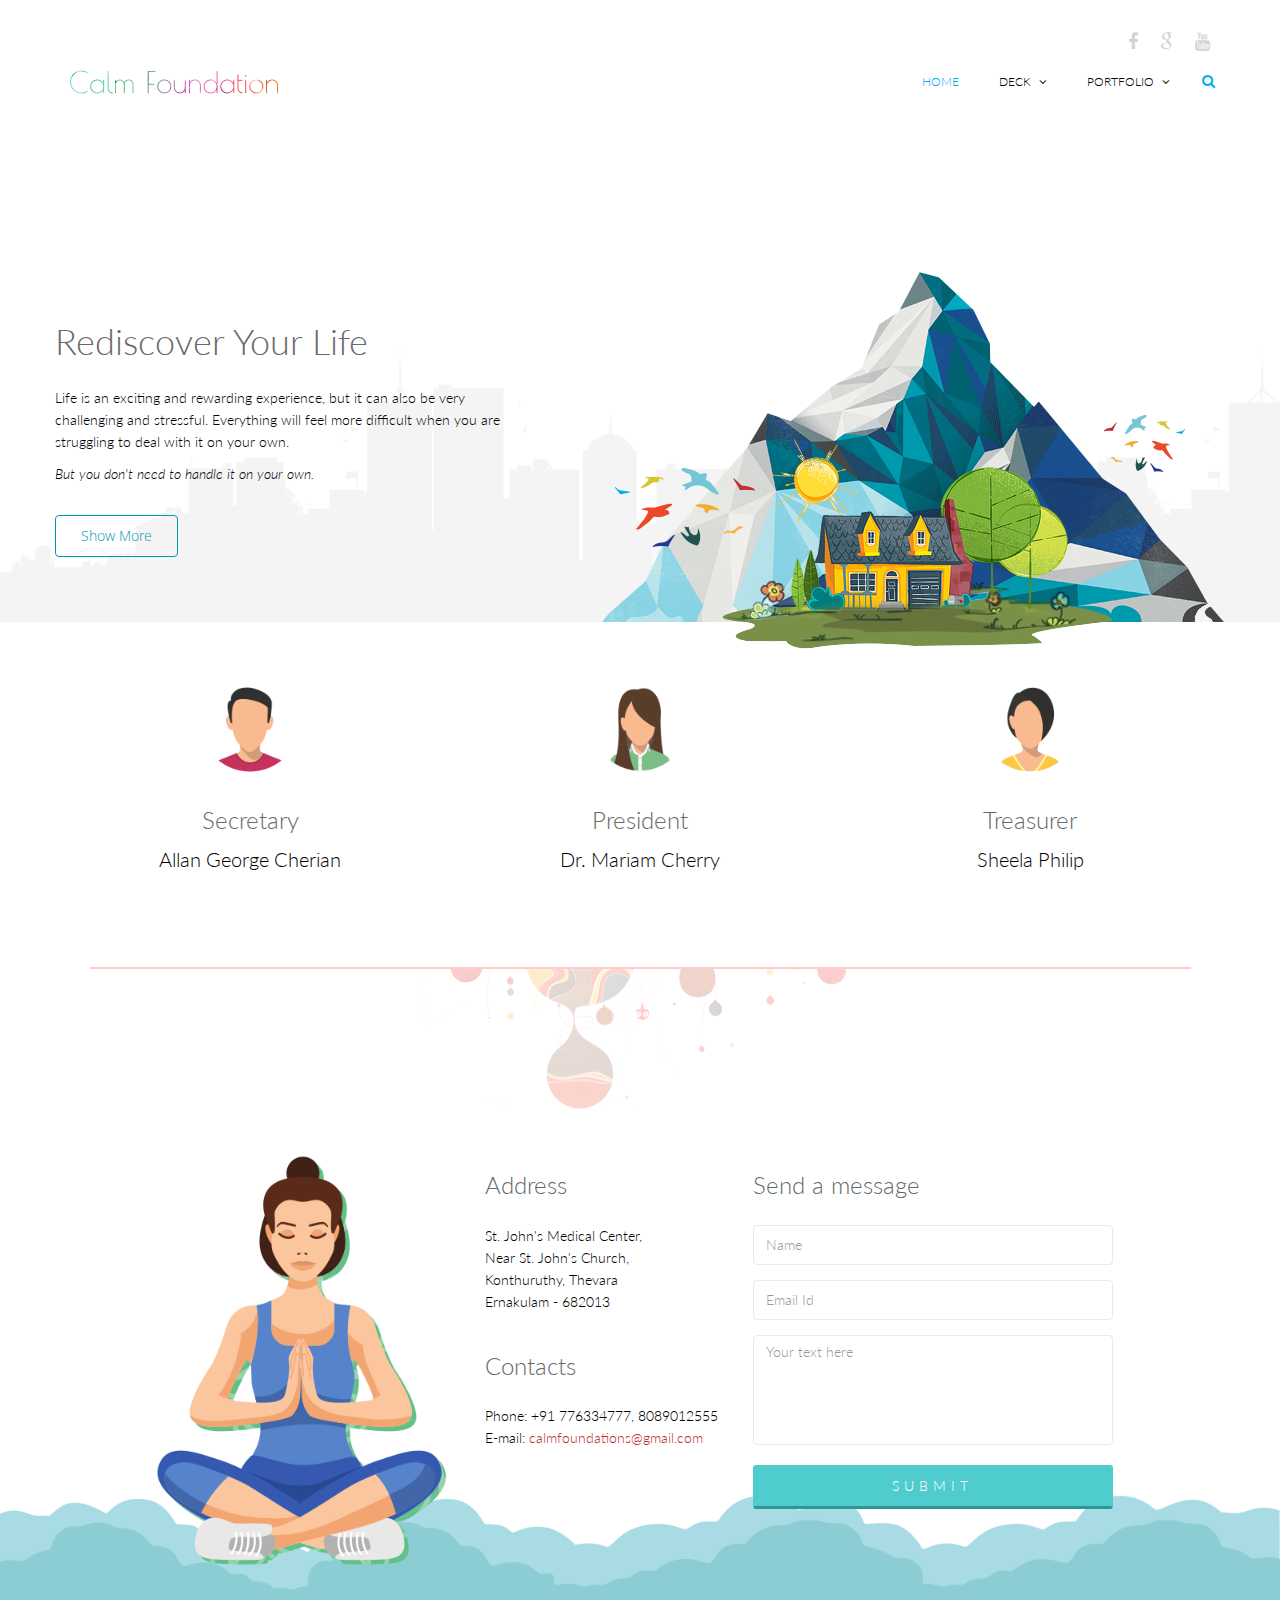
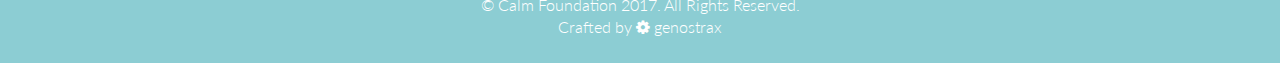
==== index.html @ f0b7eea5 "files" ====
<!DOCTYPE html>
<html lang="en">
<head>
    <meta charset="utf-8">
    <meta name="viewport" content="width=device-width, initial-scale=1.0">
    <meta name="description" content="">
    <meta name="author" content="">
    <title>Home | Calm Foundation</title>
    <link href="css/bootstrap.min.css" rel="stylesheet">
    <link href="css/font-awesome.min.css" rel="stylesheet">
    <link href="css/animate.min.css" rel="stylesheet">
    <link href="css/lightbox.css" rel="stylesheet">
	<link href="css/main.css" rel="stylesheet">
	<link href="css/responsive.css" rel="stylesheet">

    <!--[if lt IE 9]>
	    <script src="js/html5shiv.js"></script>
	    <script src="js/respond.min.js"></script>
    <![endif]-->
    <link rel="shortcut icon" href="images/ico/favicon.ico">
    <link rel="apple-touch-icon-precomposed" sizes="144x144" href="images/ico/apple-touch-icon-144-precomposed.png">
    <link rel="apple-touch-icon-precomposed" sizes="114x114" href="images/ico/apple-touch-icon-114-precomposed.png">
    <link rel="apple-touch-icon-precomposed" sizes="72x72" href="images/ico/apple-touch-icon-72-precomposed.png">
    <link rel="apple-touch-icon-precomposed" href="images/ico/apple-touch-icon-57-precomposed.png">
</head><!--/head-->

<body>
	<header id="header">
        <div class="container">
            <div class="row">
                <div class="col-sm-12 overflow">
                   <div class="social-icons pull-right">
                        <ul class="nav nav-pills">
                            <li><a href="https://www.facebook.com/calmfoundation/"><i class="fa fa-facebook"></i></a></li>
                            <li><a href=""a><i class="fa fa-google"></i></a></li>
                            <li><a href="https://www.youtube.com/channel/UCQz8LyjNP6L8WYnFEavecDw"><i class="fa fa-youtube"></i></a></li>
                        </ul>
                    </div>
                </div>
             </div>
        </div>
        <div class="navbar navbar-inverse" role="banner">
            <div class="container">
                <div class="navbar-header">
                    <button type="button" class="navbar-toggle" data-toggle="collapse" data-target=".navbar-collapse">
                        <span class="sr-only">Toggle navigation</span>
                        <span class="icon-bar"></span>
                        <span class="icon-bar"></span>
                        <span class="icon-bar"></span>
                    </button>

                    <a class="navbar-brand" href="index.html">
                    	<img src="images/logo.png"></img>
                    </a>

                </div>
                <div class="collapse navbar-collapse">
                    <ul class="nav navbar-nav navbar-right">
                        <li class="active"><a href="index.html">Home</a></li>
                        <li class="dropdown"><a href="#">Deck <i class="fa fa-angle-down"></i></a>
                            <ul role="menu" class="sub-menu">
                                <li><a href="calmf.html">Calm Foundation</a></li>
                                <li><a href="#">Cambridge Preschool</a></li>
                            </ul>
                        </li>
                        <li class="dropdown"><a href="#">Portfolio <i class="fa fa-angle-down"></i></a>
                            <ul role="menu" class="sub-menu">
                                <li><a href="portfolio-cherry.html">Dr. Mariam Cherry</a></li>
                                <li><a href="portfolio-sheela.html">Sheela Philip</a></li>
                            </ul>
                        </li>
                    </ul>
                </div>
                <div class="search">
                    <form role="form">
                        <i class="fa fa-search"></i>
                        <div class="field-toggle">
                            <input type="text" class="search-form" autocomplete="off" placeholder="Search">
                        </div>
                    </form>
                </div>
            </div>
        </div>
    </header>
    <!--/#header-->

    <section id="home-slider">
        <div class="container">
            <div class="row">
                <div class="main-slider">
                    <div class="slide-text">
                        <h1>Rediscover Your Life</h1>
                        <p>Life is an exciting and rewarding experience, but it can also be very challenging and stressful. Everything will feel more difficult when you are struggling to deal with it on your own.</p>
                        <p><i>But you don't need to handle it on your own.</i></p>
                        <a href="calmf.html" class="btn btn-common">Show More</a>
                    </div>
                    <img src="images/home/slider/hill.png" class="slider-hill" alt="slider image">
                    <img src="images/home/slider/house.png" class="slider-house" alt="slider image">
                    <img src="images/home/slider/sun.png" class="slider-sun" alt="slider image">
                    <img src="images/home/slider/birds1.png" class="slider-birds1" alt="slider image">
                    <img src="images/home/slider/birds2.png" class="slider-birds2" alt="slider image">
                </div>
            </div>
        </div>
        <div class="preloader"><i class="fa fa-sun-o fa-spin"></i></div>
    </section>
    <!--/#home-slider-->

    <section id="services">
        <div class="container">
            <div class="row">
                <div class="col-sm-4 text-center padding wow fadeIn" data-wow-duration="1000ms" data-wow-delay="600ms">
                    <div class="single-service">
                        <div class="wow scaleIn" data-wow-duration="500ms" data-wow-delay="600ms">
                            <img src="images/home/icon2.png" alt="">
                        </div>
                        <h2>Secretary</h2>
                        <p style="font-size: 20px;">Allan George Cherian</p>
                    </div>
                </div>
                <div class="col-sm-4 text-center padding wow fadeIn" data-wow-duration="1000ms" data-wow-delay="300ms">
                    <div class="single-service">
                        <div class="wow scaleIn" data-wow-duration="500ms" data-wow-delay="300ms">
                            <img src="images/home/icon1.png" alt="">
                        </div>
                        <h2>President</h2>
                        <p style="font-size: 20px;">Dr. Mariam Cherry</p>
                    </div>
                </div>
                <div class="col-sm-4 text-center padding wow fadeIn" data-wow-duration="1000ms" data-wow-delay="900ms">
                    <div class="single-service">
                        <div class="wow scaleIn" data-wow-duration="500ms" data-wow-delay="900ms">
                            <img src="images/home/icon3.png" alt="">
                        </div>
                        <h2>Treasurer</h2>
                        <p style="font-size: 20px;">Sheela Philip</p>
                    </div>
                </div>
            </div>
        </div>
    </section>
    <!--/#services-->

    <footer id="footer">
        <div class="container">
            <div class="row">
                <div class="col-sm-12 text-center bottom-separator">
                  <br>
                    <img src="images/home/under.png" class="img-responsive inline" alt="">
                </div>
                <div class="col-md-4 col-sm-6">
                    <div class="testimonial bottom">

                        <div class="media">
                            <div class="pull-left">

                            </div>
                            <div class="media-body">

                            </div>
                         </div>
                        <div class="media">
                            <div class="pull-left">

                            </div>
                            <div class="media-body">

                            </div>
                        </div>
                    </div>
                </div>
                <div class="col-md-3 col-sm-6">
                  <div class="contact-info bottom">
                      <h2>Address</h2>
                      <address>
                      St. John's Medical Center, <br>
                      Near St. John's Church, <br>
                      Konthuruthy, Thevara <br>
                      Ernakulam - 682013 <br>
                      </address>

                      <h2>Contacts</h2>
                      <address>
                      Phone: +91 776334777, 8089012555 <br>
                      E-mail: <a href="mailto:calmfoundations@gmail.com">calmfoundations@gmail.com</a> <br>
                      </address>
                  </div>
                </div>
                <div class="col-md-4 col-sm-12">
                    <div class="contact-form bottom">
                        <h2>Send a message</h2>
                        <form id="main-contact-form" name="contact-form" method="post" action="sendemail.php">
                            <div class="form-group">
                                <input type="text" name="name" class="form-control" required="required" placeholder="Name">
                            </div>
                            <div class="form-group">
                                <input type="email" name="email" class="form-control" required="required" placeholder="Email Id">
                            </div>
                            <div class="form-group">
                                <textarea name="message" id="message" required="required" class="form-control" rows="8" placeholder="Your text here"></textarea>
                            </div>
                            <div class="form-group">
                                <input type="submit" name="submit" class="btn btn-submit" value="Submit">
                            </div>
                        </form>
                    </div>
                </div>
                <div class="col-sm-12">
                    <div class="copyright-text text-center">
                      <p>&copy; Calm Foundation 2017. All Rights Reserved.</p>
                      <p>Crafted by <i class="fa fa-cog fa-spin"></i> genostrax</p>
                    </div>
                </div>
            </div>
        </div>
    </footer>
    <!--/#footer-->

    <script type="text/javascript" src="js/jquery.js"></script>
    <script type="text/javascript" src="js/bootstrap.min.js"></script>
    <script type="text/javascript" src="js/lightbox.min.js"></script>
    <script type="text/javascript" src="js/wow.min.js"></script>
    <script type="text/javascript" src="js/main.js"></script>
</body>
</html>
---- css/main.css ----
/*
  Theme Name: Triangle
  Theme Uri: http://www.themeum.com
  Author: Themeum
  Author Uri: http://www.themeum.com
  Description: Creative Site Template
  Version: 1.1
  */

  @import url(https://fonts.googleapis.com/css?family=Lato:100,300,400,700);
  @import url(https://fonts.googleapis.com/css?family=Open+Sans:300italic,400italic,600italic,700italic,400,300,600,700);
  @import url(https://fonts.googleapis.com/css?family=Noto+Sans:400,700);

  body {
    background: #fff;
    font-family: 'Lato', sans-serif;
    font-weight: 300;
    font-size: 14px;
    line-height: 22px;
    color: #000;
  }

  html {
    height: 100%;
  }


  a{
    color:#C03035;
  }

  a:hover {
    outline: none;
    text-decoration:none;
    color:#4fcccd;
  }

  a:focus {
    outline:none;
    outline-offset: 0;
  }

  a {
    -webkit-transition: 300ms;
    -moz-transition: 300ms;
    -o-transition: 300ms;
    transition: 300ms;
  }


  ul {
    list-style: none;
  }

  h1, h2, h3, h4, h5, h6 {
    font-family: 'Lato', sans-serif;
    font-weight: 300;
  }

  h1{
    color: #686868;
  }

  h2{
    font-size: 24px;
    color: #686868;
  }

  h3{
    font-size: 18px;
  }

  p{

  }

  .overflow{
    overflow: hidden;
  }

  .uppercase{
    text-transform: uppercase;
  }

  .btn-common {
    font-size: 14px;
    color: #0099ae;
    border: 1px solid #0099ae;
    font-family: 'Open Sans', sans-serif;
    font-weight: 300;
    padding: 10px 25px;
  }

  #action .col-sm-5{
    position: absolute;

    top: 0;
    height: 100%;
    right: 0;
  }


  .btn-common:hover,
  .btn-common:focus{
    outline: none;
    background: none;
    box-shadow: none;
    color: #01707f;
    border-color:#01707f;
  }

  .align-right{
    text-align: right;
  }

  .inline{
    display: inline-block;
  }

  .padding{
    padding: 65px 0;
  }

  .padding-bottom{
    padding-bottom: 65px;
  }

  .padding-top{
    padding-top: 90px;
  }

  .padding-right{
    padding-right: 80px;
  }

  .padding-left{
    padding-left: 80px;
  }

  .margin-bottom{
    margin-bottom: 35px;
  }

     .carousel-indicators.visible-xs {
      height: 20px;
      margin: 0;
      padding: 0;
      position: absolute;
      top: -35px;
      width: 100%;
      left: 0;
    }

  .carousel-indicators.visible-xs li {
    border-color: #D29948;
    border-width: 2px;
    height: 12px;
    margin: 0 5px 0 0;
    width: 12px;
  }

  .carousel-indicators.visible-xs li.active {
    background: rgba(210, 153, 72, 0.7);
  }


/*************************
*******Header******
**************************/


#header{
  margin-bottom: 0;
  padding: 30px 0 60px 0;
}

#header .navbar-inverse .container{
  position: relative;
}

.search{
  position: absolute;
  top: 20px;
  right: 0;
  z-index: 1;
}

.search i{
  color: #00aeef;
  cursor: pointer;
  position: absolute;
  right: 10px;
  top: 2px;
}

.field-toggle{
  position: relative;
  top: 30px;
  right: 15px;
  display: none;
  height: 50px;
}

.search-form{
  padding-left: 10px;
  height: 40px;
  font-size: 18px;
  color: #818285;
  font-weight: 300;
  outline: none;
  border: 1px solid #00aeef;
  margin-top: 20px;
  border-radius: 4px;
}

.social-icons ul li{
  padding: 0 10px;

}

.social-icons ul li:last-child{
  padding-right: 0;

}

.social-icons ul li a{
  font-size: 18px;
  color: #d3d3d3;
  padding: 0;
}

.social-icons ul li a:hover .fa-facebook {
  color:#0884d5;
}

.social-icons ul li a:hover .fa-twitter {
  color:#2AA7DC;
}

.social-icons ul li a:hover .fa-google-plus {
  color:#A22523;
}

.social-icons ul li a:hover .fa-dribbble {
  color:#E94989;
}

.social-icons ul li a:hover .fa-linkedin {
  color:#006DC0;
}

.social-icons ul li a:hover,
.social-icons ul li a:focus{
  background: none;
}

#header .navbar {
  background: #fff;
  border: 0;
  margin-bottom: 0;
}

#header .navbar-toggle{
  margin-top: 20px;
}

#header .navbar-brand{
  padding: 0;
  margin-left: 0;
}

#header .navbar-brand h1{
  padding: 0;
  margin: 0;
}

#header .navbar-nav.navbar-right >li:last-child{
  margin-right: 20px;
}

#header .navbar-nav.navbar-right >li a {
  color: #000;
  font-size: 12px;
  padding: 20px;
  text-transform: uppercase;
  font-weight: 300;
}


#header .navbar-inverse .navbar-nav  li.active > a,
#header .navbar-inverse .navbar-nav  li.active > a:focus,
#header .navbar-nav.navbar-right li > a:hover,
.navbar-inverse .navbar-nav > .open > a {
  background-color: inherit;
  border: 0;
  color: #00aeef;
}

#header .navbar-inverse .navbar-nav  li a:hover{
  color: #00aeef;
}


/*  Dropdown menu*/

ul.sub-menu {
  display: none;
  list-style: none;
  padding: 0;
  margin: 0;
}

#header .navbar-nav li ul.sub-menu li a{
  color: #818285;
  padding: 5px 0;
  font-size: 13px;
  display: block;
  text-transform: capitalize;
}

#header .navbar-nav li ul.sub-menu li .active{
  background: #00aeef;
  color: #fff;
  position: relative;
}

#header .navbar-nav li ul.sub-menu li .active i{
  position: absolute;
  font-size: 56px;
  top: -13px;
  color: #0884d5;
}

#header .navbar-nav li ul.sub-menu li .active .fa-angle-right{
  left: -3px;
}

#header .navbar-nav li ul.sub-menu li .active .fa-angle-left{
  right: -3px;
}

#header .navbar-nav li ul.sub-menu li a:hover,
#header .navbar-nav li ul.sub-menu li a:focus{
  background: #00aeef;
  color: #fff;
}

.fa-angle-down{
  padding-left: 5px;
}

.scaleIn {
  -webkit-animation-name: scaleIn;
  animation-name: scaleIn;
}

@-webkit-keyframes scaleIn {
  0% {
    opacity: 0;
    -webkit-transform: scale(0);
    transform: scale(0);
  }

  100% {
    opacity: 1;
    -webkit-transform: scale(1);
    transform: scale(1);
  }
}

@keyframes scaleIn {
  0% {
    opacity: 0;
    -webkit-transform: scale(0);
    -ms-transform: scale(0);
    transform: scale(0);
  }

  100% {
    opacity: 1;
    -webkit-transform: scale(1);
    -ms-transform: scale(1);
    transform: scale(1);
  }
}


/*************************
*******Footer******
**************************/

#footer {
  padding-bottom: 10px;
  background-image: url(../images/home/footer.png);
  background-repeat: repeat-x;
  background-position: bottom;
  background-size: contain;
}

#footer h1{
  margin-bottom: 65px;
  margin-top: 36px;
}

#footer .bottom-separator {
  margin-bottom: 60px;
}

#message {
  height: 110px;
  resize: none;
}

.bottom > h2 {
  margin-top: 0;
  margin-bottom: 26px;
}

.bottom .media-body h3 {
  margin-top: 0;
  padding-left: 25px;
}

.bottom .media-body h3 a{
  color: #ea2c00;
}

.testimonial .media{
  margin-top: 0;
  margin-bottom: 25px;
}

.testimonial .media>.pull-left{
  margin-right: 25px;
}

.testimonial .media>.pull-left img{
  margin-top: 6px;
}

.testimonial .media .media-body blockquote{
  padding-left: 25px;
  padding-right: 30px;
  position: relative;
  border-left: 0;
  margin-bottom: 0;
}

.testimonial .media .media-body blockquote:before{
  position: absolute;
  left: 5px;
  top: 8px;
  content: '"';
  font-size: 40px;
  color: #ea2c00;
  font-family: 'Noto Sans', sans-serif;
  transform:rotate(180deg);
  -ms-transform:rotate(180deg); /* IE 9 */
  -webkit-transform: rotate(180deg); /* Opera, Chrome, and Safari */
  line-height: 0;
}

.testimonial .media .media-body blockquote:after{
  position: absolute;
  right: 30px;
  bottom: 14px;
  content: '"';
  font-size: 40px;
  color: #ea2c00;
  font-family: 'Noto Sans', sans-serif;
  line-height: 0;
}

.contact-info.bottom {
  padding-left: 25px;
}

.bottom > address {
  line-height: 22px;
  margin-bottom: 40px;
}

.form-control {
  border: 1px solid #eaeaea;
  font-weight: 300;
  outline: none;
  box-shadow: none;
  height: 40px;
}

.form-control:hover,
.form-control:focus{
  border-color: #4fcccd;
  outline: none;
  box-shadow: none;
}

.btn-submit {
  width: 100%;
  background-color: #4fcccd;
  color: #fff;
  font-size: 14px;
  font-weight: 300;
  letter-spacing: 5px;
  text-transform: uppercase;
  border-radius: 3px;
  margin-top: 5px;
  border-bottom: 3px solid #2f9697;
  box-shadow: none;
  padding: 10px;
}

.btn-submit:hover,
.btn-submit:focus{
  color: #fff;
  outline: none;
  box-shadow: none;
  opacity: .8;
}

.copyright-text{
  margin-top: 70px;
  color: #fff;
  font-size: 16px;
  padding-bottom: 15px;
}

.copyright-text a {
  color: #3e848a
}

.copyright-text p {
  margin-bottom: 0;
}

/*************************
*******Home Page******
**************************/
#home-slider {
  background: url(../images/home/slider-bg.png) 0 100% repeat-x;
  position: relative;
}

#home-slider .main-slider {
  position: relative;
  height: 450px;
}

#home-slider .slide-text{
  position: absolute;
  top: 50px;
  left: 0;
  width: 450px;
}

.animate-in .slide-text {
  -webkit-animation: fadeInLeftBig 700ms cubic-bezier(0.190,1.000,0.220,1.000) 200ms both;
  animation: fadeInLeftBig 700ms cubic-bezier(0.190,1.000,0.220,1.000) 200ms both;
}

#home-slider .slider-hill {
  position: absolute;
  right: 0;
  bottom: 0;
}

.animate-in .slider-hill {
  -webkit-animation: bounceInDown 1000ms ease-in-out 200ms both;
  animation: bounceInDown 1000ms ease-in-out 200ms both;
}

#home-slider .slider-house {
  position: absolute;
  right: 110px;
  bottom: -30px;
}

.animate-in .slider-house {
  -webkit-animation: bounceInDown 500ms ease-in-out 800ms both;
  animation: bounceInDown 500ms ease-in-out 800ms both;
}

#home-slider .slider-sun {
  position: absolute;
  right: 365px;
  bottom: 100px;
}

.animate-in .slider-sun {
  -webkit-animation: scaleIn 500ms ease-in-out 1200ms both;
  animation: scaleIn 500ms ease-in-out 1200ms both;
}

#home-slider .slider-birds1 {
  position: absolute;
  right: 470px;
  bottom: 75px;
}

.animate-in .slider-birds1 {
  -webkit-animation: fadeInLeft 500ms ease-in-out 1200ms both;
  animation: fadeInLeft 500ms ease-in-out 1200ms both;
}

#home-slider .slider-birds2 {
  position: absolute;
  right: 40px;
  bottom: 150px;
}

.animate-in .slider-birds2 {
  -webkit-animation: fadeInRight 500ms ease-in-out 1200ms both;
  animation: fadeInRight 500ms ease-in-out 1200ms both;
}


#home-slider h1{
  margin-top: 100px;
  margin-bottom: 25px;
}

#home-slider .btn-common {
  margin-top: 20px;
}

#home-slider .preloader {
  position: absolute;
  left: 0;
  top: 0;
  bottom: -30px;
  right: 0;
  background: #fafafa;
  text-align: center;
}

#home-slider .preloader > i {
  font-size: 48px;
  height: 48px;
  line-height: 48px;
  color: #00aeef;
  position: absolute;
  left: 50%;
  margin-left: -24px;
  top: 50%;
  margin-top: -24px;
}

#action {
  background-image: url(../images/home/tour-bg.png);
  background-color: #fbfafa;
  background-repeat: repeat-x;
  height: 157px;
  background-position: center;
  display: table;
  position: static;
  width: 100%;
}

.vertical-center{
  display: table-cell;
  vertical-align: middle;
  width: 100%;
  position: statice;
}


.single-service{
  overflow: hidden;
  display: block;
}

.single-service img {
  margin-bottom: 35px;
}

.single-service .fold {
  margin-bottom: 35px;
}

.single-service h2 {
  margin-top: 0;
  margin-bottom: 15px;
}

.single-service p {
  padding: 0 48px;
}

.action h1{
  margin-top: 0;
}

.action p{
  font-size: 18px;
  margin-bottom: 0;
  font-weight: 300;
}

.action .btn-common{
  margin-top: 55px;
  float: left;
}

.title {
  color: #404040;
  font-weight: 300;
}

.single-features {
  overflow: hidden;
  padding-top: 65px;
  padding-bottom: 40px;
}

.single-features .col-sm-6 {
  margin-top: 50px;
}

.single-features:last-child {
  padding-bottom: 95px;
  padding-top: 0;
}

.single-features h2{
  margin-bottom: 15px;
}

#clients{
  padding-bottom: 45px;
}

.clients {
  margin-bottom: 45px;
}

.clients img {
  display: inline-block;
}

.clients-logo {
  overflow: hidden;
  margin-bottom: 10px;
}



/*************************
*******About Us Page******
**************************/

#action ,
#page-breadcrumb{
  position: relative;
}

#page-breadcrumb {
  background-image: url(../images/home/tour-bg.png);
  background-color: #fbfafa;
  background-repeat: repeat-x;
  height: 130px;
  background-position: center;
  display: table;
  position: static;
  width: 100%;
}

#team {
  padding: 85px 0;
}

#team-carousel {
  margin-top: 80px;
}

#company-information .padding-top{
  padding-top: 172px;

}

.single-service img {
  height: 85px;
}

.tour-button {
  background-image: url(../images/home/tour-icon2.png);
  height: 100%;
  background-repeat: no-repeat;
  background-size: 125px;
  position: absolute;
  width: 100%;
  left: 0;
  background-position: 181px 4px;

}

.about-image {
  padding:90px 90px 0;
}

.team-single {
  position: relative;
}

.person-thumb {
  position: relative;
}

.person-thumb img {
}


.social-profile {
  background: none repeat scroll 0 0 rgba(137, 97, 46, 0.8);
  display: none;
  position: absolute;
  text-align: center;
  top: 0;
    -webkit-transition: all 0.9s ease;
  -moz-transition: all 0.9s ease;
  -ms-transition: all 0.9s ease;
  -o-transition: all 0.9s ease;
  transition: all 0.9s ease;transition: all 0.9s ease 0s;
  width: 100%;
  height: 100%;
}

.team-single:hover .social-profile{
  background:rgba(112, 35, 64, 0.9);
  display: block;
  -webkit-animation: fadeInUp 400ms;
  animation: fadeInUp 400ms;
  -webkit-transition: all 0.9s ease;
  -moz-transition: all 0.9s ease;
  -ms-transition: all 0.9s ease;
  -o-transition: all 0.9s ease;
  transition: all 0.9s ease;
}

.social-profile .nav-pills {
  display: inline-block;
  margin-top: -26px;
  padding: 0;
  position: relative;
  top: 50%;
}

.social-profile .nav-pills li {
  display: inline-block;
  margin: 0 5px;
}

.social-profile .nav-pills li a {
  color: #fff;
  border: 1px solid #fff;
  width: 40px;
  height: 40px;
  line-height: 40px;
  text-align: center;
  padding: 0;
  border-radius: 40px;
  -webkit-transition: all 0.9s ease;
  transition: all 0.9s ease;
}

.social-profile .nav-pills li a:hover {
  color: #702340;
  border-color: #702340;
}

.person-info h2 {
  font-weight: 300;
  margin-bottom: 5px;
}

.person-info h3 {
  font-size: 16px;
  color: #686868;
  font-weight: 300;
  margin-top: 0;
  margin-bottom: 0;
}

.team-carousel-control {
  position: absolute;
  top: 36%;
  width: 13px;
  height: 16px;
  text-indent: -9999999px;
  -webkit-transition: all 0.9s ease;
  -moz-transition: all 0.9s ease;
  -ms-transition: all 0.9s ease;
  -o-transition: all 0.9s ease;
  transition: all 0.9s ease;
}

.right.team-carousel-control {
  right: -50px;
  background-image: url(../images/aboutus/right.png);
}

.left.team-carousel-control {
  left: -50px;
  background-image: url(../images/aboutus/left.png);
}

.team-carousel-control:hover{
  background-position: 0 -18px;
  -webkit-transition: all 0.5s ease;
  -moz-transition: all 0.5s ease;
  -ms-transition: all 0.5s ease;
  -o-transition: all 0.5s ease;
  transition: all 0.5s ease;
}

.count h1{
  font-size: 60px;
  color: #00aeef;
}

.count h3{
  font-size: 16px;
}

.progress .progress-bar.six-sec-ease-in-out {
  -webkit-transition: width 1s ease-in-out;
  -moz-transition: width 1s ease-in-out;
  -ms-transition: width 1s ease-in-out;
  -o-transition: width 1s ease-in-out;
  transition:  width 1s ease-in-out;
}

.top-zero{
  margin-top: 0;
}

h3.top-zero{
  font-size: 20px;
}

#company-information .about-us h2{
  margin-bottom: 45px;
}

.single-skill h3{
  font-size: 16px;
}

.progress{
  height: 30px;
  box-shadow: none;
  -webkit-box-shadow: none;
}

.progress-bar{
  line-height: 30px;
  box-shadow: none;
  -webkit-box-shadow: none;
}

.progress-bar.progress-bar-primary{
  background: #00aeef;
}



/*************************
*******Service Page******
**************************/
#recent-projects{
  padding: 85px 0;
}

.recent-projects .team-single{
  height: 355px;
}

.recent-projects p.padding-bottom{
  padding-bottom: 50px;
}

.choose{
  padding-top: 30px;
}

#company-information.choose .padding-top{
  padding-top: 50px;
}

#company-information h2{
  margin-bottom: 25px;
  margin-top: 0;
}

ul.elements{
  list-style: none;
  margin: 0;
  padding: 0;
}

ul.elements li{
  margin: 6px 0;
}

ul.elements li > i{
  color:#C03035;
  display: inline-block;
  margin-right: 10px;
}

#company-information h1.margin-bottom{
  margin-bottom: 26px;
}

/*************************
*******Portfolio Default**
**************************/

.portfolio-single {
  position: relative;
}

.portfolio-thumb {
  position: relative;
}

.portfolio-thumb img {
  width: 100%;
}


.portfolio-single:hover .portfolio-view{
  display: block;
  -webkit-animation: fadeInUp 400ms;
  animation: fadeInUp 400ms;
}

#portfolio .row{
  margin-left: -10px;
  margin-right: -10px;
}

.portfolio-view {
  display: none;
  position: absolute;
  top: 0;
  height: 100%;
  background:rgba(112, 35, 64, 0.9);
  width: 100%;
  text-align: center;
}

.portfolio-view .nav-pills {
  padding: 0;
  display: inline-block;
  margin-top: -26px;
  top: 50%;
  position: relative;
}

.portfolio-view .nav-pills li {
  display: inline-block;
  margin: 0 5px;
}

.portfolio-view .nav-pills li a {
  color: #fff;
  border: 1px solid #fff;
  width: 40px;
  height: 40px;
  line-height: 38px;
  text-align: center;
  padding: 0;
  border-radius: 40px;
  -webkit-animation: scaleIn 400ms linear 100ms both;
  animation: scaleIn 400ms linear 100ms both;
  -webkit-transition: all 0.9s ease;
  transition: all 0.9s ease;
}

.portfolio-view .nav-pills li a:hover {
  color: #702340;
  border-color: #702340;
  -webkit-transition: all 0.9s ease;
  transition: all 0.9s ease;
}

.portfolio-info {
  overflow: hidden;
  margin-bottom: 30px;
}

.portfolio-info h2 {
  font-size: 18px;
  margin: 15px 0 0;
}

.portfolio-filter {
  margin: 80px 0;
  padding: 0;
}

.portfolio-filter li {
  display: inline-block;
  position: relative;
}

.portfolio-filter li a {
  border-radius: 0;
  color: #686868;
  font-size: 18px;
  font-weight: 300;
  padding: 0 25px;
  text-transform: capitalize;
  border: none;
}

.portfolio-filter li .active{
  background: transparent;
  box-shadow: none;
  -webkit-box-shadow: none;
}

.portfolio-filter li a:hover,
.portfolio-filter li a:focus,
.portfolio-filter li a.active {
  background: transparent;
  box-shadow: none;
  -webkit-box-shadow: none;
}

.portfolio-filter li a.active:before{
  position: absolute;

  content: "";
  left: 0;
  width: 13px;
  height: 16px;
  background: url(../images/portfolio/icon.png);
  top: 5px;
}

.portfolio-pagination{
  text-align: center;

  padding-top: 40px;
  padding-bottom: 90px;
}

.pagination li{
  display: inline-block;
  margin: 0 10px;
}

.pagination li a{
  color: #000;
  padding: 5px 10px;
  border-radius: 5px;
  border: 1px solid #fff;
}

.pagination li:first-child a{
  background: url(../images/portfolio/left.png);
  background-repeat: no-repeat;
  text-indent: -999999999px;
  background-position: center top 10px;
  width: 32px;
  height: 36px;
  border: none;
  -webkit-transition: 300ms;
  -moz-transition: 300ms;
  -o-transition: 300ms;
  transition: 300ms;
}

.pagination li:first-child a:hover{
  background: url(../images/portfolio/left.png);
  background-position: center top -37px;
  background-repeat: no-repeat;
  -webkit-transition: 300ms;
  -moz-transition: 300ms;
  -o-transition: 300ms;
  transition: 300ms;
}

.pagination li:last-child a{
  background: url(../images/portfolio/right.png);
  background-repeat: no-repeat;
  text-indent: -999999999px;
  background-position: center top 10px;
  width: 32px;
  height: 36px;
  border: none;
  -webkit-transition: 300ms;
  -moz-transition: 300ms;
  -o-transition: 300ms;
  transition: 300ms;
}

.pagination li:last-child a:hover{
  background: url(../images/portfolio/right.png);
  background-position: center top -37px;
  background-repeat: no-repeat;
  -webkit-transition: 300ms;
  -moz-transition: 300ms;
  -o-transition: 300ms;
  transition: 300ms;
}

.pagination li a:hover,
.pagination .active a,
.pagination a:active,
.pagination .active a:hover,
.pagination .active a:focus,
.pagination a:focus {
  background: transparent;
  border-color: #C03035;
  color: #C03035;
}


/*****************************
Portfolio with right sidebar
*****************************/

.sidebar h3 {
  color: #404040;
  margin-top: 0;
  border-bottom: 3px solid #ececec;
  margin-bottom: 6px;
  padding-bottom: 8px;
}

.sidebar-item{
  margin-bottom: 48px;
}

.categories .navbar-stacked li {
  border-bottom: 1px solid #ececec;
}

.categories .navbar-stacked li:last-child {
  border-bottom: 0px solid #ececec;
}

.categories .navbar-stacked li a {
  font-size: 16px;
  color: #6a6a6a;
  padding: 8px 0;
  padding-left: 0;
}

.categories .navbar-stacked li a:hover{
  background: none;
  margin-left: 20px;
  color: #0099AE;
  opacity: 1;
}

.categories .navbar-stacked li.active a{
  color: #0099AE;
  padding-left: 20px;
}

.categories .navbar-stacked li.active a:before{
  position: absolute;
  content: "";
  border-color: transparent transparent transparent #0099AE;
  border-width: 8px;
  border-style: solid;
  left: 0;
  top: 13px;
  margin-top: 0;
  z-index: 0;
  transition: all 0.3s ease 0s;
  -moz-transition: all 0.3s ease 0s;
  -webkit-transition: all 0.3s ease 0s;
  -o-transition: all 0.3s ease 0s;
}

.categories .navbar-stacked li.active a:after {
  position: absolute;
  content: "";
  border-color: transparent transparent transparent #fff;
  border-width: 6px;
  border-style: solid;
  left: 0px;
  top: 15px;
  margin-top: 0;
  z-index: 1;
  transition: all 0.3s ease 0s;
  -moz-transition: all 0.3s ease 0s;
  -webkit-transition: all 0.3s ease 0s;
  -o-transition: all 0.3s ease 0s;
}

.sidebar-item .media{
  border-bottom: 1px solid #ececec;
  padding-bottom: 10px;
  padding-top: 21px;
  margin-top: 0;
  transition: all 0.3s ease 0s;
  -moz-transition: all 0.3s ease 0s;
  -webkit-transition: all 0.3s ease 0s;
  -o-transition: all 0.3s ease 0s;
}

.sidebar-item .media:last-child{
  border-bottom: 0px solid #ececec;
  padding-bottom: 0;
}

.sidebar-item .media:hover{
  border-left: 2px solid #0099AE;
  padding-left: 5px;
  transition: all 0.3s ease 0s;
  -moz-transition: all 0.3s ease 0s;
  -webkit-transition: all 0.3s ease 0s;
  -o-transition: all 0.3s ease 0s;
}

.sidebar-item .media:hover.media .media-body h4 a{
  color: #0099AE;
  transition: all 0.3s ease 0s;
  -moz-transition: all 0.3s ease 0s;
  -webkit-transition: all 0.3s ease 0s;
  -o-transition: all 0.3s ease 0s;
}

.sidebar-item .media .media-body h4 {
  margin-top: 0;
  margin-bottom: 8px;
}

.sidebar-item .media .media-body h4 a{
  color: #7d7d7d;
  font-size: 16px;
}

.sidebar-item .media .media-body p {
  color: #b4b4b4;
  font-size: 12px;
}

.tag-cloud .nav-pills{
  margin-top: 16px;
}

.tag-cloud .nav-pills li{
  margin: 0;
  margin-top: 6px;
  margin-right: 4px;
}

.tag-cloud .nav-pills li a{
  font-size: 14px;
  font-weight: 300;
  padding: 5px 15px;
  background: #bbbbbb;
  color: #fff;
  border-radius: 3px;
}

.tag-cloud .nav-pills li a:hover{
  background: #0099AE;
}

.popular ul.gallery {
  margin: 0;
  padding: 0;
  list-style: none;
  margin: 10px -8px;
}

.popular ul.gallery li {
  display: block;
  width: 33.33%;
  float: left;
  padding: 8px;
}

.popular ul.gallery li a {
  display: block;
}

.popular ul.gallery li a img {
  width: 100%;
  transition: border-radius 300ms ease-in;
  -webkit-transition: border-radius 300ms ease-in;
}

.popular ul.gallery li a img:hover {
  border-radius: 60px;
}


/* Start: Recommended Isotope styles */

/**** Isotope Filtering ****/
.isotope-item {
  z-index: 2;
}

.isotope-hidden.isotope-item {
  pointer-events: none;
  z-index: 1;
}

/**** Isotope CSS3 transitions ****/

.isotope,
.isotope .isotope-item {
  -webkit-transition-duration: 0.8s;
  -moz-transition-duration: 0.8s;
  -ms-transition-duration: 0.8s;
  -o-transition-duration: 0.8s;
  transition-duration: 0.8s;
}

.isotope {
  -webkit-transition-property: height, width;
  -moz-transition-property: height, width;
  -ms-transition-property: height, width;
  -o-transition-property: height, width;
  transition-property: height, width;
}

.isotope .isotope-item {
  -webkit-transition-property: -webkit-transform, opacity;
  -moz-transition-property: -moz-transform, opacity;
  -ms-transition-property: -ms-transform, opacity;
  -o-transition-property: -o-transform, opacity;
  transition-property: transform, opacity;
}

/**** disabling Isotope CSS3 transitions ****/
.isotope.no-transition,
.isotope.no-transition .isotope-item,
.isotope .isotope-item.no-transition {
  -webkit-transition-duration: 0s;
  -moz-transition-duration: 0s;
  -ms-transition-duration: 0s;
  -o-transition-duration: 0s;
  transition-duration: 0s;
}




/*****************************
Portfolio Details
*****************************/

#portfolio-information.padding-top{
  padding-top: 100px;
}

.project-name h2{
  margin-top: 0;
  margin-bottom: 15px;
}

#related-work .title{
  margin-bottom: 55px;
  margin-top: 10px;
}

.navbar-default {
  background: none;
  padding: 0;
}

.navbar-default li a{
  font-size: 12px;
  padding: 0;
  padding-right: 15px;
}

.navbar-default li a i{
  padding-right: 8px;
}

.navbar-default li a:hover{
  color: #0884d5;
  background: none;
}

.skills .navbar-default,
.client .navbar-default{
  margin-left: 35px;

}

.live-preview .btn-common{
  margin-top: 21px;
  padding: 13px 45px;
}


/*****************************
Blog Default
*****************************/

.single-blog.timeline {
  background: #FFFFFF;
  border: 1px solid #EEEEEE;
  border-bottom: 0;
  position: relative;
  padding-bottom: 0;
}

.timeline .post-content {
  padding: 20px 20px 0;
}

.post-thumb{
  margin: -1px -1px 0;
  position: relative;
  overflow: hidden;
}

.timeline .post-thumb img {
  width: 100%;
}

.post-thumb iframe{
  width: 100%;
  min-height: 270px;
  border: 0;
}

.post-overlay{
  position: absolute;
  top: 50%;
  display: none;
  width: 94px;
  height: 140px;
  margin-top: -70px;
  overflow: hidden;
}

.post-overlay span{
  position: absolute;
  left: 50%;
  bottom: 0;
  margin-left: -60px;
  -webkit-animation: fadeInUp 400ms;
  animation: fadeInUp 400ms;
  z-index: 9;
}


.post-overlay span:before{
  position: absolute;
  bottom: 0;
  border-style: solid;
  border-width: 60px;
  content: "";
  border-color: transparent transparent #0884d5 transparent;
  z-index: -1;
  cursor: initial;
}

.post-overlay span a{
  font-size: 30px;
  color: #fff;
  background: transparent;
  padding: 0;
  margin-left: 50px;
}

.single-blog:hover .post-overlay{
  display: block;
  -webkit-animation: fadeIn 300ms;
  animation: fadeIn 300ms;
}

.timeline-divider{
  position: relative;
  padding-top: 50px;
}

.timeline-divider:before{
  position: absolute;
  top: 0;
  content: "";
  border-left-style: solid;
  border-left-width: 1px;
  height: 100%;
  border-left-color: #0099AE;
  left: 50%;
  margin-left: -2px;
}

.timeline-blog .col-sm-6.padding-top{
  padding-top: 70px;
}

.post-content{
  padding: 20px 0;
}

.timeline-date .btn-common{
  font-size: 18px;
  color: #4a4a4a;
  font-weight: 300;
  border-radius: 0;
  padding: 17px 40px;
}

.arrow-right{
  position: relative;
}

.arrow-right:after{
  position: absolute;
  right: 1px;
  content: "";
  top: 15px;
  background: url(../images/blog/left.png);
  width: 43px;
  height: 54px;
}

.arrow-left{
  position: relative;
}

.arrow-left:before{
  position: absolute;
  left: -2px;
  content: "";
  top: 86px;
  background: url(../images/blog/right.png);
  width: 43px;
  height: 54px;
}

.post-title {
  margin-top: 0;
}

.post-title a,
.comments-number a{
  color: #686868;
}

.post-content .post-author{
  margin-top: 0;

}

.post-content  .post-author a{
  font-weight: 300;
  font-size: 14px;
  color: #0099AE;
}

a.read-more{
  color: #0099AE;
  font-weight: 300;
}

a.read-more:hover{
  color: #01707F
}

.post-bottom{
  border-top: 1px solid #eeeeee;
  padding-top: 10px;
  margin-top: 20px;
  margin: 20px -20px 0;
  padding: 20px 20px 0;
}


/*****************************
Blog with right sidebar
*****************************/

.single-blog{
  padding-bottom: 30px;
}

.single-blog .post-bottom{
  border-bottom: 1px solid #eeeeee;
  padding-top: 10px;
  padding-bottom: 10px;
}

.single-blog .post-overlay span{
  left: 0;
  top: 0;
  margin-left: 0;
  width: 94px;
  height: 140px;
  background: url(../images/blog/blog-arrow.png);
  -webkit-animation: fadeInLeft 400ms;
  animation: fadeInLeft 400ms;
}

.single-blog .post-overlay span a{
  margin-left: 8px;
  font-weight: 700;
  font-size: 36px;
  line-height: 18px;
  position: absolute;
  top: 50px;
}

.single-blog .post-overlay span a small{
  font-size: 16px;
  font-weight: 300;
  margin-left: 5px;
}

.single-blog .post-overlay span:before{
  border-color: transparent;
  border-width: 0;
}

.post-nav{
  margin:0;
  padding: 0;
}

.post-nav li a{
  color: #0099AE;
  padding: 0;
  text-align: left;
}

.post-nav li a i{
  color: #0099AE;
  margin-right: 8px;
}

.post-nav li a:hover{
  background: none;
}

.blog-padding-right{
  padding-right:35px;
}

.blog-pagination {
  text-align: center;
  padding-top: 10px;
  padding-bottom: 55px;
}

/*****************************
Blog with right sidebar
*****************************/

.masonery_area .single-blog{}
.masonery_area .single-blog .post-thumb{
  height: auto;
}

.masonery_area .single-blog .post-title{
  margin-top: 5px;
}

.masonery_area .single-blog .post-title a{
  font-size: 20px;
}

.masonery_area .single-blog .post-thumb img{
  height:auto;
}

.masonery_area .single-blog .post-bottom{
  border-top:0;
  padding-top:0;
  margin-top:15px;
}

/* Audio CSS */

.audiojs{
  background:#C03035;
  height: 45px;
  width: 100%;
}

.audiojs .scrubber{
  background: #fff;
  height: 8px;
  border-top: 0;
  width: 170px;
  margin-top: 19px;
  margin-left: 12px;
  border-radius: 10px;
}

.audiojs .play-pause{
  background: #a92b2f;
  width: 68px;
  height: 45px;
  padding: 0;
  padding-left: 24px;
  padding-top: 10px;
  border-right: 0;
}

.audiojs .time{
  display: none;

}

.audiojs .progress{
  background: #A92B2F;

  height: 8px;
  border-radius: 10px;
}

.audiojs .loaded{
  background:#fff;
  height: 8px;
  border-radius: 10px;
}


/*****************************
Blog Details
*****************************/

.navbar-nav.post-nav li{
  margin-right: 60px;
}

.single-blog.blog-details .post-content{
  padding-top: 30px;
}

.single-blog.blog-details .post-bottom{
  margin-top: 55px;
}

.blog-share{
  margin-top: 40px;
  background: #f5f5f5;
  display: inline-block;
  padding: 2px 0;
}

span.stMainServices,
span.stButton_gradient,
.stButton .chicklets{
  height:24px !important;
}

.author-profile.padding{
  padding-top:50px;
}

.author-profile .col-sm-2 img{
  width: 100%;
  border-left: 3px solid #0099AE;
}

.author-profile h3{
  margin-top:0;
  color: #3a424c;
}

.author-profile p{
  color: #3a424c;
  font-weight: 400;
}

.author-profile span a{
  color: #C03035;
}

.response-area{
  border-bottom: 0;
}

.response-area h2{
  margin-top: 0;
  margin-bottom: 0;
  border-bottom: 0;
  padding-bottom: 20px;
}

.post-comment{
  padding-left: 70px;
  padding-top: 36px;
  border-top: 1px solid #f1e8dd;
}

.post-comment .pull-left img{
  margin-right: 60px;
  border-left: 3px solid #0884d5;
}

.post-comment .media-body{
  padding-top: 6px;
  border-bottom: 0;
  padding-bottom: 50px;
}

.post-comment .media-body p{
  margin-top:10px;
}

.post-comment .media-body span i{
  color: #C03035;
  margin-right: 10px;
}

.post-comment .media-body span a{
  color: #C03035;
  font-weight: 700;
}

.post-comment .media-body .post-nav li a{
  font-weight: 300;
}

.parrent .media-list{
  margin-left: 190px;
}

.parrent .post-comment{
  padding-left: 0;
  margin-left: 70px;
}


/****************************
********* Contact Us*********
*****************************/
#map-section {
  margin-top: 50px;
  margin-bottom: 50px;
  position: relative;
}

#gmap {
  height: 350px;
}

.get-in-touch img {
  margin-top: 35px;
  margin-bottom: 32px;
}

.get-in-touch p {
  font-size: 18px;
  font-weight: 300;
}

#map-section .contact-info {
  position: absolute;
  background-color: #7c3651;
  right: 0;
  top: 0;
  width: 33%;
  height: 100%;
  padding:25px 50px;
  opacity: 0.9;
  color: #fff;
}

#map-section .contact-info h2,
#map-section .contact-info a {
  color: #fff
}

#map-section address a:hover {
  color:#00AEEF
}

#contact-form #message{
  resize:none;
}

#contact-form .btn-submit {
  width: 28%;
  margin: 5px auto;
}

.corporate-info .corporate-address {
  background-image: url("../images/contact-bg.png");
  background-position: left top;
  background-repeat: no-repeat;
  overflow: hidden;
  padding-bottom: 50px;
}

.corporate-info .corporate-address address {
  background-image: url("../images/icon-map.png");
  background-position: left top;
  background-repeat: no-repeat;
  padding-left: 40px;
}


/****************************
****** Price-table CSS*******
*****************************/

.price-table {
  margin-top: 88px;
  margin-bottom: 96px;
}

.single-price ul {
  padding: 0;
  margin: 0;
  list-style: none;
}

.table-heading {
  background-color: transparent !important;
  color: #FFFFFF !important;
  overflow: hidden;
  padding: 0 !important;
  text-align: center;
}

.single-price.price-one .plan-name,
.single-price.price-two .plan-name,
.single-price.price-three .plan-name,
.single-price.price-four .plan-name {
  color: #fff;
  font-size: 20px;
  margin-bottom: 0;
  padding: 10px 0;
  text-transform: capitalize;
}

.single-price.price-one .plan-name {
  background-color: #0e76bc;
}

.single-price.price-two .plan-name {
  background-color: #ac2429;
}

.single-price.price-three .plan-name {
  background-color: #ed8d1b;
}

.single-price.price-four .plan-name {
  background-color: #6c825f;
}


.single-price .plan-price {
  color: #fff;
  float: none;
  font-size: 14px;
  height: 110px;
  margin-bottom: 15px;
  overflow: hidden;
  position: relative;
  z-index: 5;
  padding-top: 15px;
}


.plan-price .dollar-sign {
  font-size: 18px;
}

.plan-price .price {
  font-size: 24px;
}

.plan-price .month {
  display: block;
  margin-top: -6px;
}

.price-one .plan-price:after,
.price-two .plan-price:after,
.price-three .plan-price:after,
.price-four .plan-price:after  {
  border-style: solid;
  border-width: 110px;
  content: "";
  height: 0;
  left:50%;
  position: absolute;
  top: 0;
  width: 0;
  z-index: -1;
  margin-left: -110px;
}

.price-one .plan-price:after {
  border-color: #0d6fb1 transparent transparent;
}

.price-two .plan-price:after {
  border-color: #ac2429 transparent transparent;
}

.price-three .plan-price:after {
  border-color: #e78817 transparent transparent;
}

.price-four .plan-price:after {
  border-color: #5f7452 transparent transparent;
}

.single-price ul li,
.single-table ul li {
  padding: 12px 18px;
  background-color: #f7f7f7;
  margin-bottom: 5px;
  color: #696969;
}

.single-price ul li span,
.single-table ul li span {
  float: right;
}

.price-one .btn-buynow,
.price-two .btn-buynow,
.price-three .btn-buynow,
.price-four .btn-buynow   {
  border-radius: 0;
  color: #fff;
  padding: 12px;
  font-weight: 300;
  letter-spacing: 3px;
  text-transform: uppercase;
  display: block;
}

.price-one .btn-buynow  {
  background-color: #0d6fb1;
}

.price-two .btn-buynow  {
  background-color: #ac2429;
}

.price-three .btn-buynow  {
  background-color: #e78817;
}

.price-four .btn-buynow  {
  background-color: #5f7452;
}

.price-one .btn-buynow:hover  {
  background-color: #0a5a90;
}

.price-two .btn-buynow:hover  {
  background-color: #821b1e;
}

.price-three .btn-buynow:hover  {
  background-color: #c57413;
}

.price-four .btn-buynow:hover  {
  background-color: #48583e;
}


.price-table2, .price-table3{
  margin-bottom:125px;
}

.price-table4 {
  margin-bottom: 150px
}

.table-one .table-header,
.table-two .table-header,
.table-three .table-header,
.table-four .table-header {
  overflow: hidden;
  padding:20px;
  color: #fff;
}


.table-one .table-header {
  background-color:#0e76bc;
}

.table-two .table-header {
  background-color:#c03035;
}

.table-three .table-header {
  background-color:#ed8d1b;
}

.table-four .table-header {
  background-color:#6c825f;
}

.single-table {
  position: relative;
  padding-top: 60px;
}

.table-one:before,
.table-two:before,
.table-three:before,
.table-four:before {

  border-style: solid;
  border-width: 0 130px 60px;
  content: "";
  height: 0;
  left: 0;
  position: absolute;
  top: 0;
  width: 100%;
}

.table-one:before {
  border-color: transparent transparent #0d6fb1;
}

.table-two:before {
  border-color: transparent transparent #ac2429;
}

.table-three:before {
  border-color: transparent transparent #e78817;
}

.table-four:before {
  border-color: transparent transparent #5f7452;
}

.table-header h2 {
  color: #fff;
  float: left;
  font-size: 24px;
  margin-top: 7px;
}

.table-header .plan-price {
  float: right;
  margin: 0;
  overflow: hidden;
  padding-top: 1px;
}

.single-table .btn-signup {
  display: block;
  text-align: center;
  position:relative;
  z-index:1;
}

.single-table ul {
  margin: 0;
  padding: 0;
}

.table-one .btn-signup:after,
.table-two .btn-signup:after,
.table-three .btn-signup:after,
.table-four .btn-signup:after {
  content: "";
  position: absolute;
  border-style: solid;
  border-width: 78px 130px 0;
  height: 0;
  left: 0;
  top: -1px;
  width: 100%;
  z-index: -1;
}

.table-one .btn-signup:after {
  border-color: #0d6fb1 transparent transparent;
}

.table-two .btn-signup:after {
  border-color: #ac2429 transparent transparent;
}

.table-three .btn-signup:after {
  border-color: #e78817 transparent transparent;
}

.table-four .btn-signup:after {
  border-color: #5f7452 transparent transparent;
}

.single-table .btn-signup a {
  color: #fff;
  display: inline-block;
  overflow: hidden;
  padding: 20px 0 0 0;
  text-transform: uppercase;
  letter-spacing: 3px;
}


.table-one .btn-signup:hover.btn-signup:after{
 border-color: #0b598d transparent transparent;
}


.table-two .btn-signup.btn-signup:hover:after {
  border-color: #831c20 transparent transparent;
}

.table-three .btn-signup.btn-signup:hover:after {
 border-color: #bd7014 transparent transparent;
}

.table-four .btn-signup.btn-signup:hover:after{
  border-color: #3d4b35 transparent transparent;
}


/*************************
********404 page CSS******
**************************/

#error-page {
  display: table;
  height: 100%;
  min-height: 100%;
  width: 100%;
  color: #686868;
  font-size: 18px;
  font-weight: 300;
  padding: 100px 0;
}

#error-page .container-fluid {
  overflow: hidden;
}

.error-page-inner {
  display: table-cell;
  vertical-align: middle;
}

.bg-404 {
  background-image: url("../images/home/tour-bg.png");
  background-repeat: repeat-x;
  background-position: center top;
}

.error-image {
  display: inline-block;
  padding-top: 50px;
  padding-bottom: 50px;
}

.error-image img {
  width: 100%;
}

#error-page h2 {
  font-size:36px;
  text-transform: uppercase;
}

.btn-error {
  font-weight: 300;
  margin-top: 30px;
  padding:25px 55px;
  text-transform: uppercase;
  font-size: 16px;
  letter-spacing: 5px;
  background-color: transparent;
  border: 1px solid #cc9b59;
  margin-top: 50px;
  margin-bottom: 50px;
}

.btn-error:hover, .btn-error:focus  {
  background-color: #cc9b59;
  border-color:#cc9b59;
  color:#fff;
}

#error-page i, #coming-soon i {
  border: 1px solid #cc9b59;
  height: 40px;
  width: 40px;
  line-height: 40px;
  color: #cc9b59;
  font-size: 17px;
  margin:0 15px;
  border-radius: 50%;
  -webkit-transition: all 0.3s ease-in-out;
  -moz-transition: all 0.3s ease-in-out;
  -ms-transition: all 0.3s ease-in-out;
  -o-transition: all 0.3s ease-in-out;
  transition: all 0.3s ease-in-out;
}

#error-page i:hover, #coming-soon i:hover {
  background-color: #cc9b59;
  color: #fff;
  -webkit-transition: all 0.3s ease-in-out;
  -moz-transition: all 0.3s ease-in-out;
  -ms-transition: all 0.3s ease-in-out;
  -o-transition: all 0.3s ease-in-out;
  transition: all 0.3s ease-in-out;
}


/*************************
********404 page CSS******
**************************/

#error-page {
  display: table;
  height: 100%;
  min-height: 100%;
  width: 100%;
  color: #686868;
  font-size: 18px;
  font-weight: 300;
  padding: 100px 0;
}

#error-page .container-fluid {
  overflow: hidden;
}

.error-page-inner {
  display: table-cell;
  vertical-align: middle;
}

.bg-404 {
  background-image: url("../images/404-bg.png");
  background-repeat: repeat-x;
  background-position: center top;
}

.error-image {
  display: inline-block;
  padding-top: 50px;
  padding-bottom: 50px;
}

.error-image img {
  width: 100%;
}

#error-page h2 {
  font-size:36px;
  text-transform: uppercase;
}

.btn-error {
  background-color: rgba(0, 0, 0, 0);
  border: 3px solid #4FCCCD;
  color: #797979;
  font-size: 16px;
  font-weight: 700;
  letter-spacing:0;
  margin-bottom: 50px;
  margin-top: 50px;
  padding: 25px 53px;
  text-transform: uppercase;
  font-family: 'Open Sans', sans-serif;
}

.btn-error:hover, .btn-error:focus  {
  background-color: #4FCCCD;
  border-color:#4FCCCD;
  color:#fff;
}

#error-page i, #coming-soon i {
  border: 3px solid #cecece;
  height: 40px;
  width: 40px;
  line-height: 35px;
  color: #cecece;
  font-size: 17px;
  margin:0 15px;
  border-radius: 50%;
  -webkit-transition: all 0.3s ease-in-out;
  -moz-transition: all 0.3s ease-in-out;
  -ms-transition: all 0.3s ease-in-out;
  -o-transition: all 0.3s ease-in-out;
  transition: all 0.3s ease-in-out;
}

#error-page i.fa-twitter:hover,
#coming-soon i.fa-twitter:hover,
#error-page i.fa-twitter:hover,
#coming-soon i.fa-twitter:hover,
#error-page i.fa-google-plus:hover,
#coming-soon i.fa-google-plus:hover {
  -webkit-transition: all 0.3s ease-in-out;
  -moz-transition: all 0.3s ease-in-out;
  -ms-transition: all 0.3s ease-in-out;
  -o-transition: all 0.3s ease-in-out;
  transition: all 0.3s ease-in-out;
}

#error-page i.fa-facebook:hover,
#coming-soon i.fa-facebook:hover{
  background-color:transparent;
  color: #314A87;
  border-color:#314A87;
}

#error-page i.fa-twitter:hover,
#coming-soon i.fa-twitter:hover{
  background-color:transparent;
  color: #22BBF4;
  border-color:#22BBF4;
}

#error-page i.fa-google-plus:hover,
#coming-soon i.fa-google-plus:hover{
  background-color:transparent;
  color: #DD4C3B;
  border-color:#DD4C3B;
}

/*************************
******Coming Soon CSS*****
**************************/

.logo-image {
  display: block;
  text-align: center;
  margin-top: 80px;
  margin-bottom: 95px;
}

.logo-image img {
  display: inline-block;
}

#coming-soon {
  background-image: url("../images/coming-soon-bg.png");
  background-position: center top;
  background-repeat: repeat-x;
  padding: 40px 0;
  overflow: hidden;
}

#coming-soon .social-link {
  margin-top: 35px;
}

.time-count {
  display: block;
  text-align: center;
}

.time-count ul {
  padding-left: 0;
}

#countdown {
  display: block;
  max-width: 960px;
  margin: 80px auto 100px;
}


#countdown li {
  float: left;
  display: block;
  width: 25%;
  text-align: center;
  height: 254px;
  background-position: 50% 0;
  background-repeat: no-repeat;
  background-size: contain !important;
  position: relative;
  color: #fff;
}

#countdown li.angle-one {
  background-image: url(../images/coming-soon1.png);
  left: 120px;
}

#countdown li.angle-two {
  background-image: url(../images/coming-soon2.png);
  left: 40px;
}

#countdown li.angle-three {
  background-image: url(../images/coming-soon3.png);
  right: 40px;
}

#countdown li.angle-four {
  background-image: url(../images/coming-soon4.png);
  right: 120px;
}

#countdown li > span {
  font-size: 48px;
  line-height: 48px;
  font-weight: 700;
  color: #fff;
  display: inline-block;
  margin-top: 40px;
}

#countdown li.angle-two > span,
#countdown li.angle-four > span {
  margin-top: 80px;
}


#subscribe {
  background-color: #565656;
  color: #FFFFFF;
  padding: 40px 0 50px;
}

#subscribe h2 {
  color: #fff;
  text-transform: uppercase;
}

#subscribe .fa-envelope-o {
  color: #0884d5;
  margin-right: 5px;
}

#subscribe .form-control {
  background-color: transparent;
  height: 52px;
  color: #fff;
  border:2px solid #00aeef;
}

#newsletter {
  margin-top: 35px;
  position: relative;
}

#newsletter i {
  color: #0884d5;
  font-size: 36px;
  position: absolute;
  right: 12px;
  top: 7px;
}

.newsletter p {
  color: #919191;
  font-size: 12px;
  margin-top: 10px;
}

#coming-soon-footer {
  padding: 45px 0;
  line-height: 15px;
  overflow: hidden;
}

#coming-soon-footer a {
  color: #d89b4e;
}

#coming-soon-footer a:hover {
  color: #b38040
}

/*Shortcodes CSS*/
.bs-example{
  margin: 0 0 20px;
}

.panel-group{
  border: 1px solid #eee;
}
.panel-default{
  border: 0;
}
.panel-group .panel{
  border-radius: 0;
}
.panel-group .panel+.panel{
  margin-top: 0;
}

.panel-default>.panel-heading{
  background-color: transparent;
  border-top: 1px solid #eee;
}

.panel-group .panel-default:first-child>.panel-heading{
  border-top: 0;
}

.panel-default>.panel-heading+.panel-collapse .panel-body{
  border-top-color: #eee;
}


.nav-pills>li.active>a, .nav-pills>li.active>a:hover, .nav-pills>li.active>a:focus{
  background-color: #4FCCCD;
}

.tab-content {
  padding-top: 20px;
}

/*Features*/
.feature-inner{
  text-align: center;
}
.icon-wrapper{
  display: inline-block;
  background-color: #4FCCCD;
  color: #fff;
  padding: 25px;
  box-shadow: 0 0 0 5px rgba(0,0,0,.1) inset;
  -webkit-box-shadow: 0 0 0 5px rgba(0,0,0,.1) inset;
  border-radius: 100%;
  margin: 10px 0;
}
---- css/responsive.css ----
@media only screen and (min-width : 768px) {
  .nav.navbar-nav > li:hover > ul.sub-menu{
    display: block;
    -webkit-animation: fadeInUp 400ms;
    animation: fadeInUp 400ms;
  }

  ul.sub-menu {
    position: absolute;
    top: 60px;
    left: 0;
    background: #fff;
    padding: 10px 0;
    width: 240px;
    box-shadow: none;
    display: none;
    z-index: 999;
    border: 1px solid #00aeef;
  }

  #header .navbar-nav li ul.sub-menu li a {
    padding-left: 20px;
  }


}

/*md only*/
@media (min-width: 992px) and (max-width: 1199px) {
  .col-md-4.portfolio-item{
    width: 33%;
  }
}

/*sm only*/
@media (min-width: 768px) and (max-width: 991px) {
  .col-sm-4.portfolio-item{
    width: 33%;
  }
}

/* md */
@media only screen and (max-width : 1200px) {

  /*Pricing Table*/
  .single-price .plan-price:after {
    border-width:100px;
    margin-left:-100px;
  }

  .single-table .table-content {
    padding: 20px;
  }

  .table-header {
    padding: 0 10px 7px;
  }

  .single-table:before {
    border-width:0 106px 60px;
  }

  .single-table .btn-signup:after {
    border-width:78px 106px 0;
  }

}

/* sm */
@media only screen and (max-width : 992px) {

  h1{
    font-size: 25px;
  }

  #header .navbar-nav.navbar-right li {
    padding: 0;
  }

  #header .navbar-nav.navbar-right >li a {
    padding: 20px 10px;
  }

  #home-slider {
    margin-top: 30px;
  }

  #home-slider .main-slider {
    height: 250px;
  }

  #home-slider .slide-text {
    top: 0;
    width: 50%;
  }

  #home-slider h1 {
    margin-top: 0;
  }

  #home-slider .slider-hill {
    width: 400px;
  }

  #home-slider .slider-house {
    width: 250px;
    right: 90px;
    bottom: -20px;
  }

  #home-slider .slider-sun {
    right: 255px;
    bottom: 65px;
    width: 60px
  }

  #home-slider .slider-birds1 {
    right: 320px;
    bottom: 60px;
    width: 70px;
  }

  #home-slider .slider-birds2 {
    right: 0;
    bottom: 90px;
    width: 80px;
  }

  /*Pricing Table*/
  .single-price {
    margin-bottom: 40px;
  }

  .single-price .plan-price {
    height: 140px;
  }

  .single-price .plan-price:after {
    border-width: 140px;
    margin-left: -140px;
  }

  .single-table {
    margin-bottom: 50px;
  }

  .single-table:before {
    border-width: 0 172px 60px;
  }

  .single-table .btn-signup:after {
    border-width: 78px 173px 0;
  }

  #price-table2 {
    margin-bottom: 100px;
  }

  .nav.navbar-nav.post-nav li{
    display: inline-block;
    margin-right: 15px;
  }

  .masonery_area .nav.nav-justified.post-nav li {
    display: table-cell;
  }

  /* Blog */
  .post-comment {
    padding-left: 0;
  }

  .post-comment .pull-left img {
    margin-right: 20px;
  }

  .parrent .post-comment {
    margin-left: 0;
  }

  .parrent .media-list {
    margin-left: 150px;
  }

  .single-blog.two-column .post-overlay{
    margin-top: 0;
  }

}


/* xs */
@media only screen and (max-width : 768px) {

  h1{
    font-size: 22px;
  }

  h2{
    font-size:20px;
  }

  .padding{
    padding: 30px 0;
  }

  #header {
    padding-bottom: 40px;
    padding-top: 10px;
  }

  .social-icons.pull-right{
    float: left !important;
  }

  #header .navbar-inverse .navbar-toggle,
  #header .navbar-inverse .navbar-toggle:focus {
    border-color: #00aeef;
    margin-top: 15px;
    margin-right: 5px;
    outline: none;
  }

  .navbar-header .navbar-toggle .icon-bar {
    background-color: #00aeef;
  }

  #header .navbar-inverse .navbar-toggle:hover {
    background: #00aeef;
  }

  #header .navbar-inverse .navbar-toggle:hover .icon-bar {
    background: #fff;
  }
 
  .navbar-inverse .navbar-collapse,
  .navbar-inverse .navbar-form {
    border-top: 0;
  }

  .navbar.navbar-inverse {
    margin-top: 20px;
    padding-left: 15px;
    padding-right: 15px;
  }

  .social-icons ul li:first-child{
    padding-left: 0;
  }

  .search {
    top: -40px;
  }

  #header .navbar-nav.navbar-right li > a > i {
    display: inline-block;
    float: right;
    padding: 8px 10px 8px 30px
  }

  #header .navbar-nav.navbar-right li > a {
    padding: 10px 0;
  }

  #header .navbar-nav li ul.sub-menu li a {
    padding: 5px 10px;
  }

  #header .navbar-inverse .navbar-nav li.active > a, 
  #header .navbar-inverse .navbar-nav li.active > a:focus, 
  #header .navbar-nav.navbar-right li > a:hover {
    border: none;
  }


  #home-slider {
    margin: 50px 20px;
  }

  #home-slider .main-slider {
    height: 500px;
  }

  #home-slider .slide-text {
    top: 0;
    width: 100%;
    text-align: center;
  }


  #home-slider .slider-hill {
    right: 50%;
    margin-right: -200px;
  }

  #home-slider .slider-house {
    right: 50%;
    margin-right: -125px;
  }

  #home-slider .slider-sun {
    right: 50%;
    margin-right: 60px;
  }

  #home-slider .slider-birds1 {
    width: 70px;
    right: 50%;
    margin-right: 120px;
  }

  #home-slider .slider-birds2 {
    width: 70px;
    right: 50%;
    margin-right: -200px;
  }

  /*Pricing Table*/
  .single-price, .single-table {
    margin-bottom: 45px;
  }

  .single-price .plan-price {
    height: 200px;
    padding-top: 25px;
  }

  .single-price .plan-price:after {
    border-width: 200px;
    margin-left: -200px;
  }

  .single-table:before {
    border-width: 0 225px 60px;
  }

  .single-table .btn-signup:after {
    border-width: 78px 225px 0;
  }

  .single-table .btn-signup a {
    padding: 15px;
  }


  #action.responsive{
    height: 255px;
  }

  .action.take-tour{
    margin-top: -95px;
  }

  .action.take-tour .col-sm-7{
    width: 100%;
    text-align: center;
  }

  .action.take-tour .col-sm-5{
    width: 100%;
    margin-top: 120px;
  }

  .single-features {
    padding-bottom: 0;
    padding-top: 30px;
  }

  .single-features img {
    margin-bottom: 25px;
  }


  .single-features {
    text-align: center;
  }

  .single-features * {
    display: inline-block;
    text-align: center;
  }


  /* about us */

  .team-single {
    margin-bottom: 30px;
  }

  #company-information.choose .padding-top {
    padding-top: 0;
  }

  /* Blog */
  .arrow-right:after {
    background: none ;
  }

  .arrow-left:before {
    background: none;
  }

  .col-sm-6.padding-right.arrow-right{
    padding-right: 15px;
  }

  .col-sm-6.padding-left.padding-top.arrow-left {
    margin-bottom: 70px;
    padding-left: 15px;
  }

  .blog-padding-right {
    padding-right: 15px;
  }

  .nav.nav-justified.post-nav li, 
  .nav.navbar-nav.post-nav li{
    display: inline-block;
    margin-right: 15px;
  }

  .author-profile .col-sm-2 img {
    margin-bottom: 20px;
    width: auto;
  }

  .post-comment {
    padding-left: 0;
  }

  .parrent .post-comment {
    margin-left: 0;
  }

  .parrent .media-list {
    margin-left: 140px;
  }

  .post-comment .pull-left img{
    margin-right: 10px;
  }

  .single-blog.two-column .post-overlay{
    margin-top: 0;
  }

  /* Portfolio */

  .project-name h2 {
    margin-top: 20px;
  }

  .portfolio-filter li a{
    padding: 0 15px;
  }

  /*Coming Soon CSS*/
  #countdown li.angle-one {
    left: 60px;
  }

  #countdown li.angle-two {
    left: 20px;
  }

  #countdown li.angle-three {
    right: 20px;
  }

  #countdown li.angle-four {
    right: 60px;
  }

  #countdown li > span {
    font-size: 36px;
    line-height: 36px;
    margin-top: 30px;
  }

  #countdown li.angle-two > span,
  #countdown li.angle-four > span {
    margin-top: 60px;
  }

  #subscribe {
    font-size: 14px;
    text-align: center;
  }

  #newsletter .form-control {
    font-size: 14px;
    height: 40px
  }

  #newsletter i {
    font-size: 25px;
  }

  #countdown li.angle-one span.minutes, 
  #countdown li.angle-one .minute {
    margin-left: 0
  }

  /* Contact-us2 CSS*/
  #map-section .contact-info {
    width: 51%;
    padding: 20px;
  }

  #gmap {
    height: 310px;
  }

  #contact-form .btn-submit {
    width:50%;
  }

  #map-section .contact-info h2 {
    font-size: 20px;
  }

  #map-section .contact-info address {
    font-size: 14px;
  }


  /* 404 error CSS*/
  #error-page {
    padding: 50px 25px;
  }

  #error-page h2 {
    font-size: 24px;
  }

  .btn-error {
    font-size: 13px;
    padding: 12px 18px;
  }
}

@media only screen and (max-width : 480px) {

  /* Pricing Table*/

  .single-price, .single-table {
    margin-bottom: 35px;
  }

  .single-price .plan-price {
    height: 110px;
    padding-top: 7px;
  }

  .single-price .plan-price:after {
    border-width: 110px;
    margin-left: -110px;
  }

  .single-table:before {
    border-width: 0 145px 60px;
  }

  .single-table .btn-signup:after {
    border-width: 78px 145px 0;
  }

  /* Coming soon */
  #countdown li.angle-one {
    left: 25px;
  }

  #countdown li.angle-two {
    left: 10px;
  }

  #countdown li.angle-three {
    right: 10px;
  }

  #countdown li.angle-four {
    right: 25px;
  }

  #countdown li > span {
    font-size: 14px;
    line-height: 14px;
    margin-top: 10px;
  }

  #countdown li.angle-two > span,
  #countdown li.angle-four > span {
    margin-top: 30px;
  }


  #subscribe {
    font-size: 14px;
    text-align: center;
  }

  #newsletter .form-control {
    font-size: 14px;
    height: 40px
  }

  #newsletter i {
    font-size: 25px;
  }

  #countdown li.angle-one span.minutes, 
  #countdown li.angle-one .minute {
    margin-left: 0
  }

  /* Contact-us2 CSS*/

  #map-section .contact-info {
    width: 100%;
  }

  #gmap {
    height: 390px;
  }

  #contact-form .btn-submit {
    width: 60%;
  }

  /* 404 error CSS*/

  #error-page {
    padding: 50px 25px;
  }

  #error-page h2 {
    font-size: 24px;
  }

  .btn-error {
    font-size: 10px;
    padding: 12px 11px;
  }
}
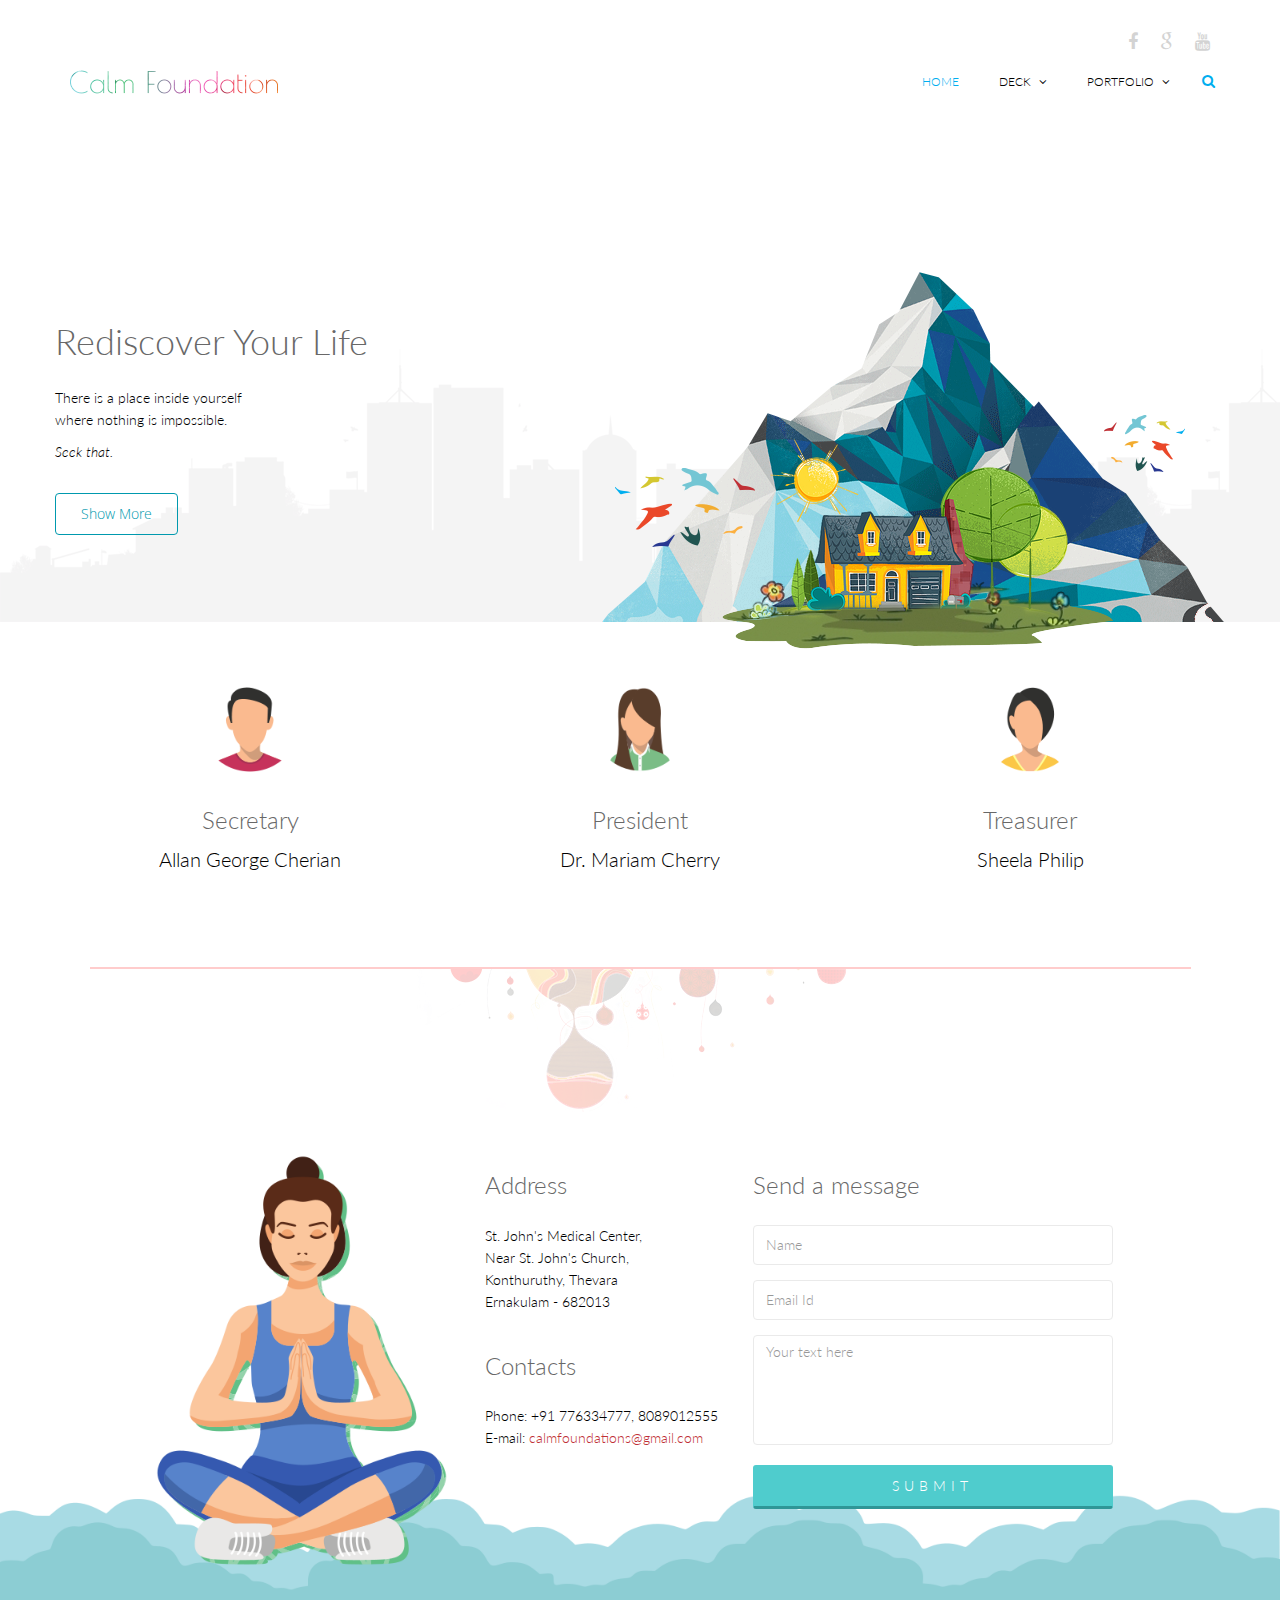
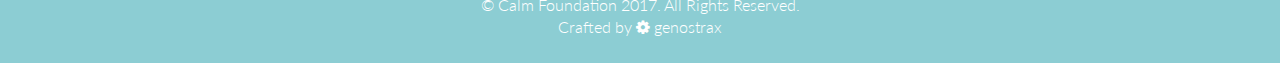
==== commit 3360b323: "Adding motto" ====
--- a/index.html
+++ b/index.html
@@ -90,8 +90,8 @@
                 <div class="main-slider">
                     <div class="slide-text">
                         <h1>Rediscover Your Life</h1>
-                        <p>Life is an exciting and rewarding experience, but it can also be very challenging and stressful. Everything will feel more difficult when you are struggling to deal with it on your own.</p>
-                        <p><i>But you don't need to handle it on your own.</i></p>
+                        <p>There is a place inside yourself<br>where nothing is impossible.</p>
+                        <p><i>Seek that.</i></p>
                         <a href="calmf.html" class="btn btn-common">Show More</a>
                     </div>
                     <img src="images/home/slider/hill.png" class="slider-hill" alt="slider image">
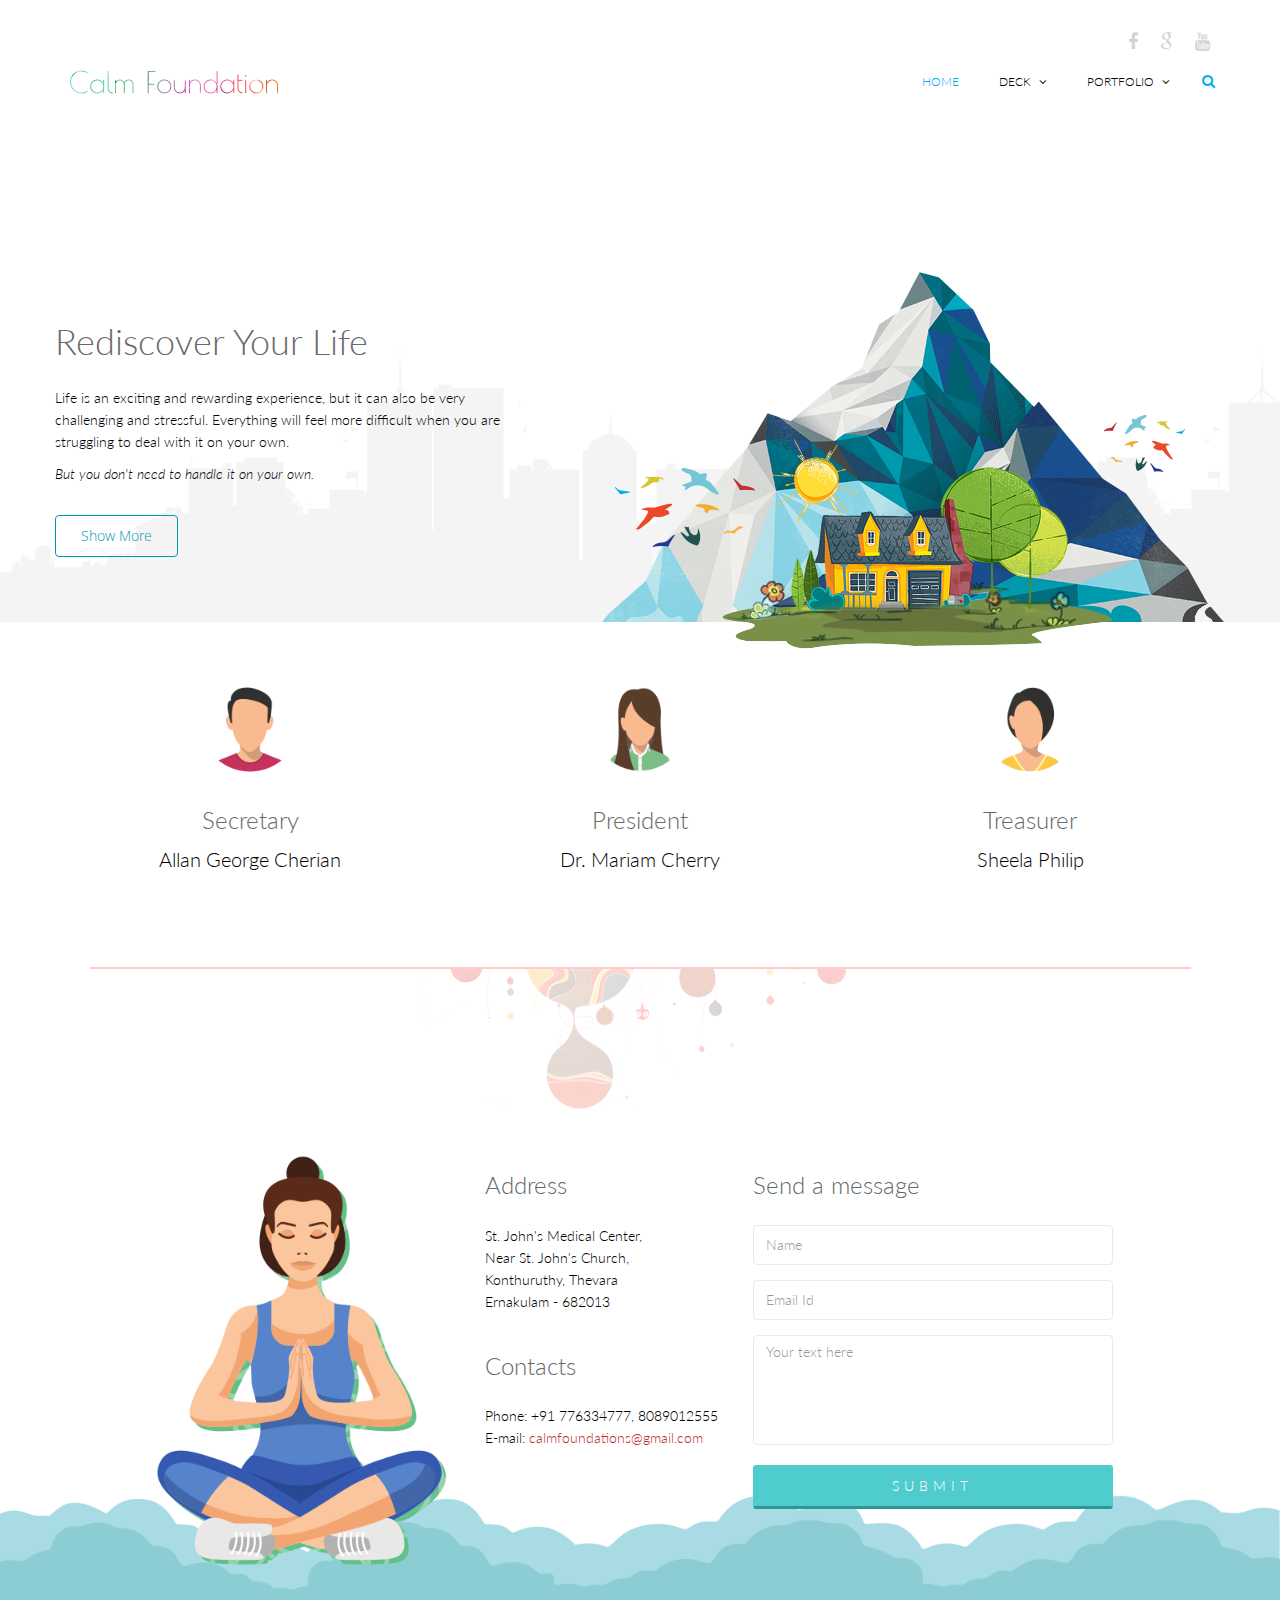
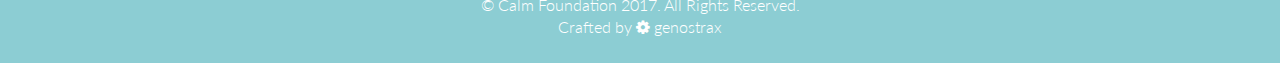
==== commit 5c918cfc: "Editing front page" ====
--- a/index.html
+++ b/index.html
@@ -90,8 +90,8 @@
                 <div class="main-slider">
                     <div class="slide-text">
                         <h1>Rediscover Your Life</h1>
-                        <p>There is a place inside yourself<br>where nothing is impossible.</p>
-                        <p><i>Seek that.</i></p>
+                        <p>Life is an exciting and rewarding experience, but it can also be very challenging and stressful. Everything will feel more difficult when you are struggling to deal with it on your own.</p>
+                        <p><i>But you don't need to handle it on your own.</i></p>
                         <a href="calmf.html" class="btn btn-common">Show More</a>
                     </div>
                     <img src="images/home/slider/hill.png" class="slider-hill" alt="slider image">
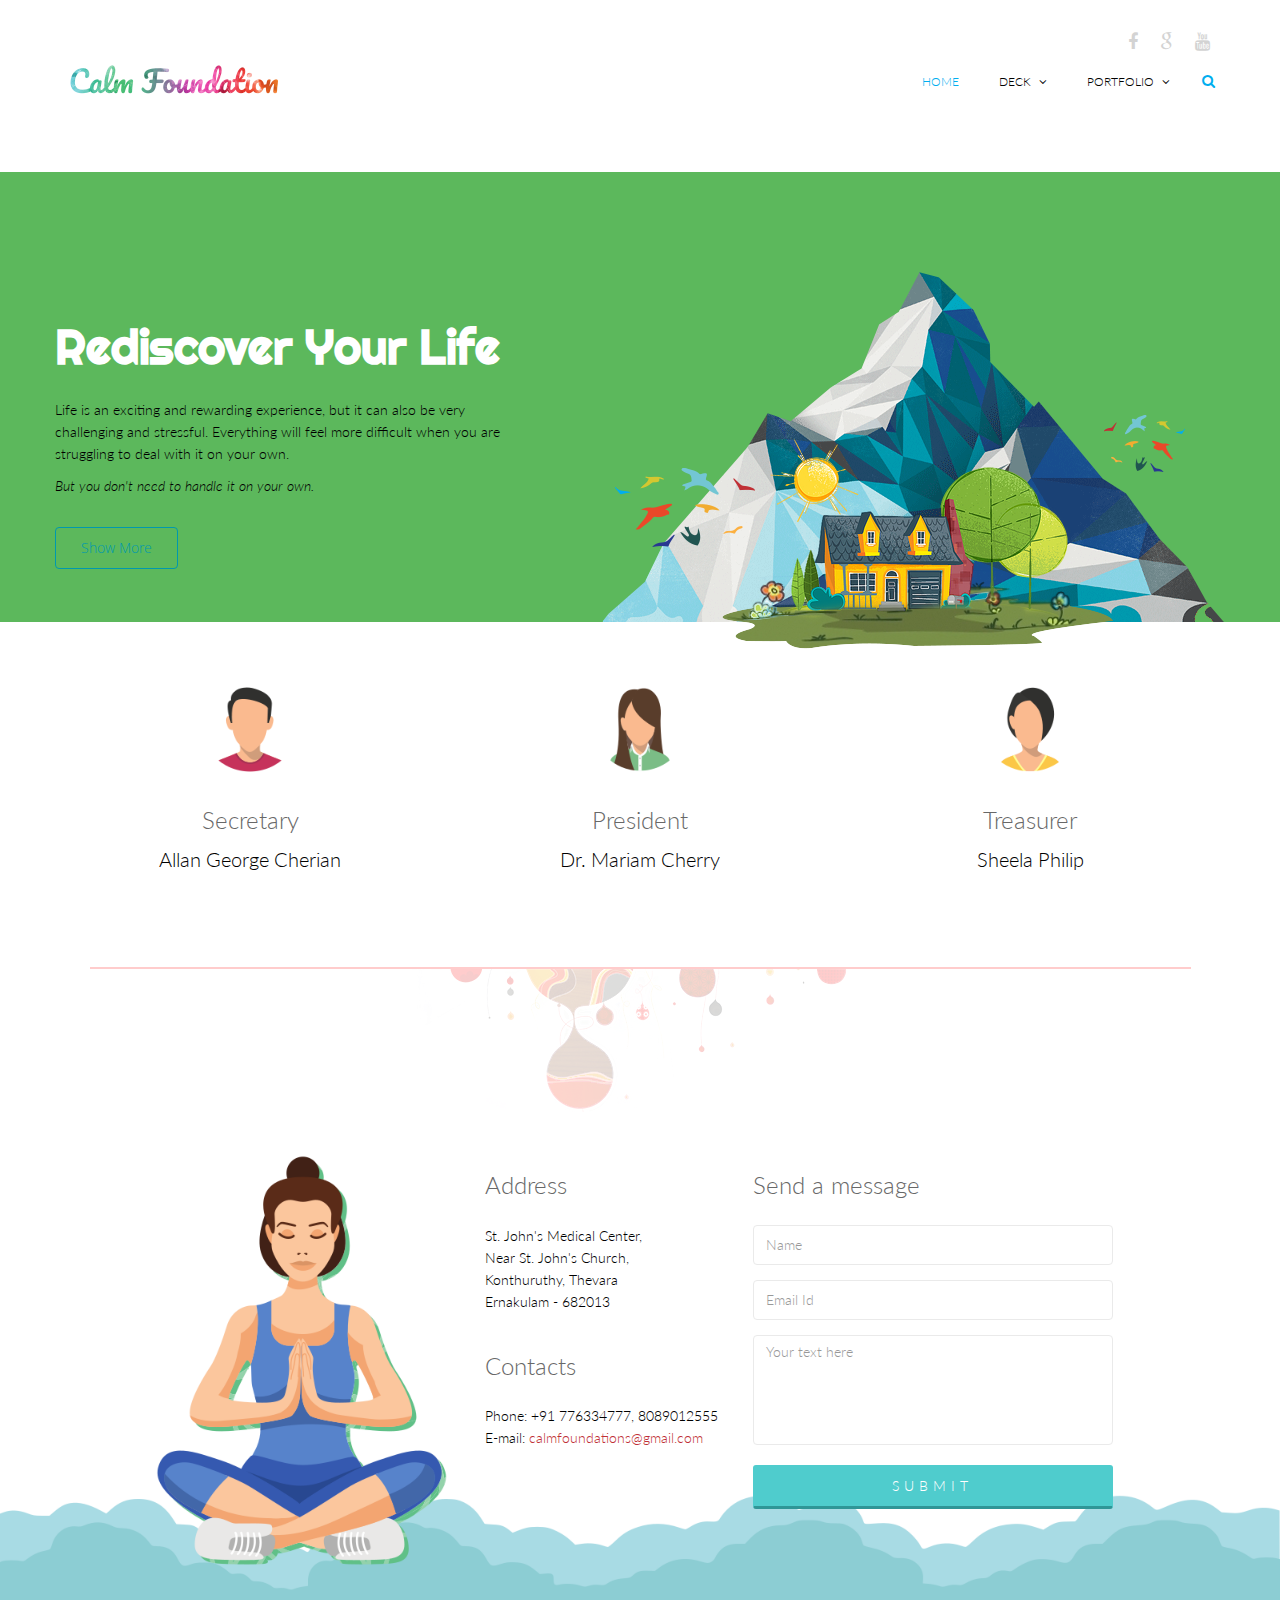
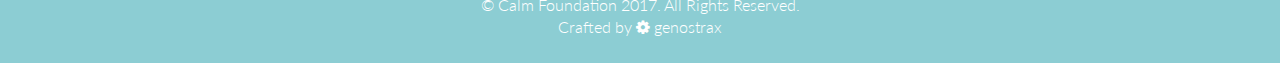
==== commit 467ec20a: "added bold to h1" ====
--- a/index.html
+++ b/index.html
@@ -89,7 +89,7 @@
             <div class="row">
                 <div class="main-slider">
                     <div class="slide-text">
-                        <h1>Rediscover Your Life</h1>
+                        <h1><b>Rediscover Your Life</b></h1>
                         <p>Life is an exciting and rewarding experience, but it can also be very challenging and stressful. Everything will feel more difficult when you are struggling to deal with it on your own.</p>
                         <p><i>But you don't need to handle it on your own.</i></p>
                         <a href="calmf.html" class="btn btn-common">Show More</a>
--- a/css/main.css
+++ b/css/main.css
@@ -10,6 +10,7 @@
   @import url(https://fonts.googleapis.com/css?family=Lato:100,300,400,700);
   @import url(https://fonts.googleapis.com/css?family=Open+Sans:300italic,400italic,600italic,700italic,400,300,600,700);
   @import url(https://fonts.googleapis.com/css?family=Noto+Sans:400,700);
+  @import url('https://fonts.googleapis.com/css?family=Righteous');
 
   body {
     background: #fff;
@@ -52,13 +53,15 @@
     list-style: none;
   }
 
-  h1, h2, h3, h4, h5, h6 {
+  h2, h3, h4, h5, h6 {
     font-family: 'Lato', sans-serif;
     font-weight: 300;
   }
 
   h1{
-    color: #686868;
+    color: #ffffff;
+    font-family: 'Righteous', 'Cursive';
+    font-weight: 300;
   }
 
   h2{
@@ -537,7 +540,7 @@
 *******Home Page******
 **************************/
 #home-slider {
-  background: url(../images/home/slider-bg.png) 0 100% repeat-x;
+  background: #5cb85c 0 100% repeat-x;
   position: relative;
 }
 
@@ -617,6 +620,7 @@
 #home-slider h1{
   margin-top: 100px;
   margin-bottom: 25px;
+  font-size: 47px;
 }
 
 #home-slider .btn-common {
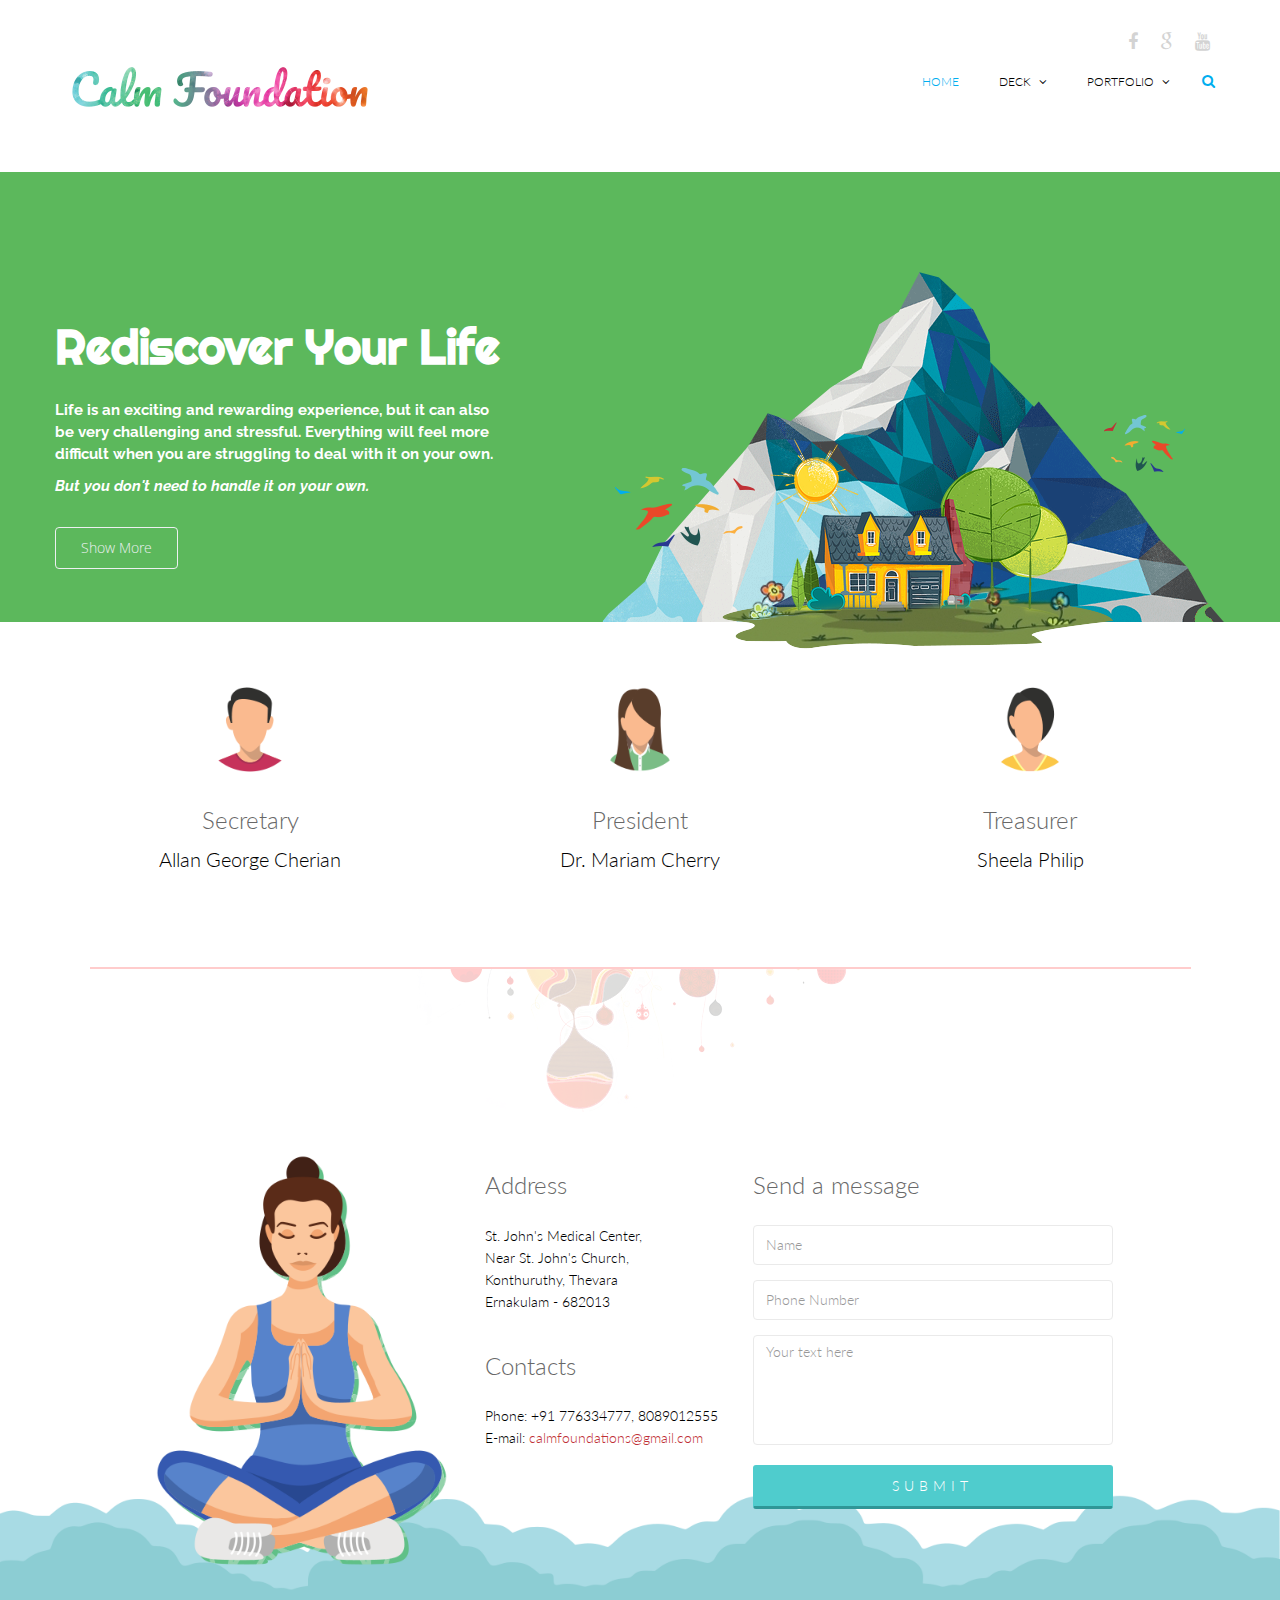
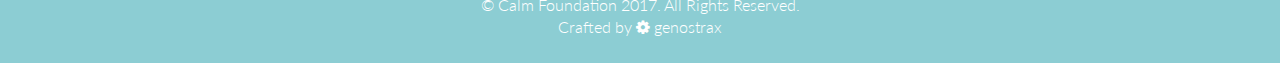
==== commit c21cd4b3: "Email -> Phone Number" ====
--- a/index.html
+++ b/index.html
@@ -90,8 +90,8 @@
                 <div class="main-slider">
                     <div class="slide-text">
                         <h1><b>Rediscover Your Life</b></h1>
-                        <p>Life is an exciting and rewarding experience, but it can also be very challenging and stressful. Everything will feel more difficult when you are struggling to deal with it on your own.</p>
-                        <p><i>But you don't need to handle it on your own.</i></p>
+                        <b><p>Life is an exciting and rewarding experience, but it can also be very challenging and stressful. Everything will feel more difficult when you are struggling to deal with it on your own.</p>
+                        <p><i>But you don't need to handle it on your own.</i></p></b>
                         <a href="calmf.html" class="btn btn-common">Show More</a>
                     </div>
                     <img src="images/home/slider/hill.png" class="slider-hill" alt="slider image">
@@ -194,7 +194,7 @@
                                 <input type="text" name="name" class="form-control" required="required" placeholder="Name">
                             </div>
                             <div class="form-group">
-                                <input type="email" name="email" class="form-control" required="required" placeholder="Email Id">
+                                <input type="number" name="email" class="form-control" required="required" placeholder="Phone Number">
                             </div>
                             <div class="form-group">
                                 <textarea name="message" id="message" required="required" class="form-control" rows="8" placeholder="Your text here"></textarea>
--- a/css/main.css
+++ b/css/main.css
@@ -11,7 +11,19 @@
   @import url(https://fonts.googleapis.com/css?family=Open+Sans:300italic,400italic,600italic,700italic,400,300,600,700);
   @import url(https://fonts.googleapis.com/css?family=Noto+Sans:400,700);
   @import url('https://fonts.googleapis.com/css?family=Righteous');
-
+  @import url('https://fonts.googleapis.com/css?family=Raleway');
+
+  /* For Firefox */
+  input[type='number'] {
+      -moz-appearance:textfield;
+  }
+  /* Webkit browsers like Safari and Chrome */
+  input[type=number]::-webkit-inner-spin-button,
+  input[type=number]::-webkit-outer-spin-button {
+      -webkit-appearance: none;
+      margin: 0;
+  }
+  
   body {
     background: #fff;
     font-family: 'Lato', sans-serif;
@@ -92,6 +104,20 @@
     font-family: 'Open Sans', sans-serif;
     font-weight: 300;
     padding: 10px 25px;
+  }
+
+  #home-slider .btn-common {
+    color: #ecf0f1;
+    border: 1px solid #ecf0f1;
+  }
+
+  #home-slider .btn-common:hover,
+  #home-slider .btn-common:focus{
+    outline: none;
+    background: none;
+    box-shadow: none;
+    color: #f1c40f;
+    border-color: #f1c40f;
   }
 
   #action .col-sm-5{
@@ -621,6 +647,12 @@
   margin-top: 100px;
   margin-bottom: 25px;
   font-size: 47px;
+}
+
+#home-slider p{
+  color: #ffffff;
+  font-size: 15px;
+  font-family: 'Raleway', sans-serif;
 }
 
 #home-slider .btn-common {
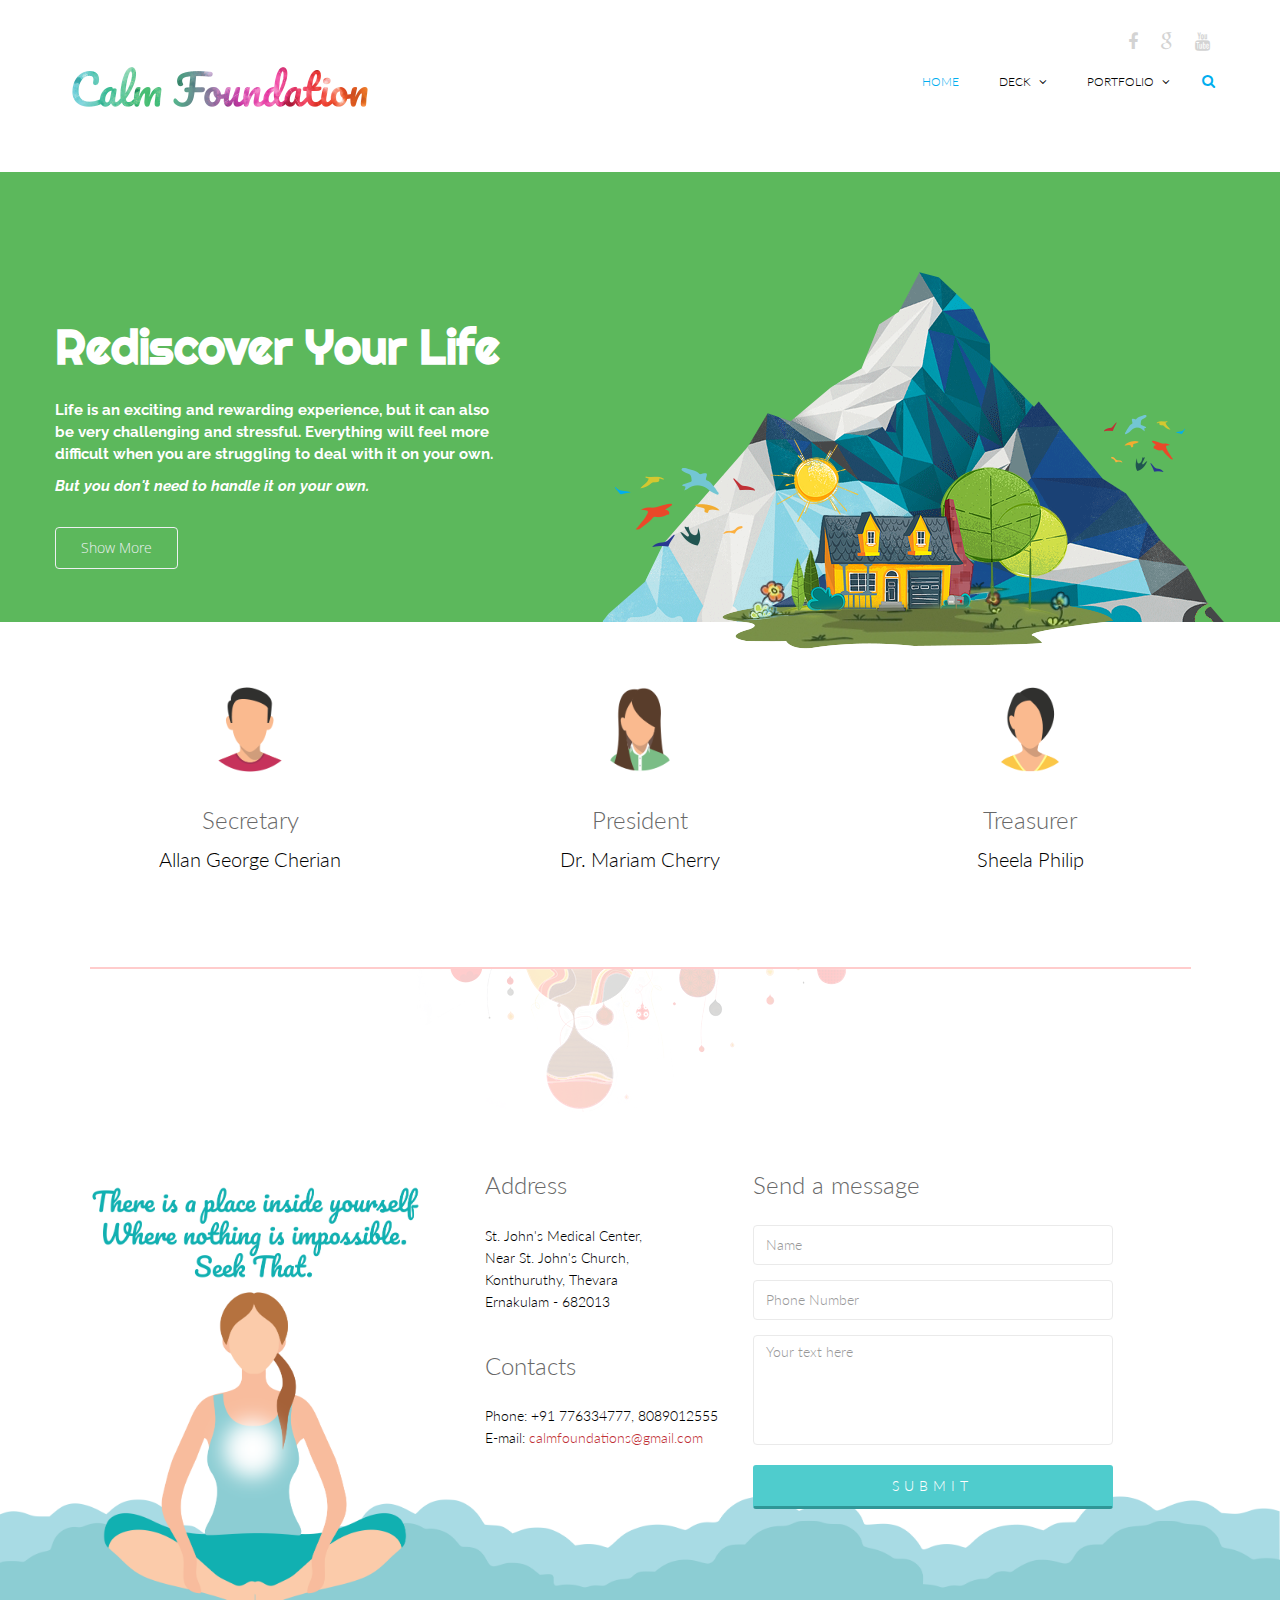
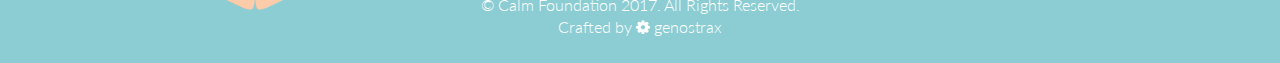
==== commit 131bbb32: "Yoga page added" ====
--- a/index.html
+++ b/index.html
@@ -61,6 +61,7 @@
                             <ul role="menu" class="sub-menu">
                                 <li><a href="calmf.html">Calm Foundation</a></li>
                                 <li><a href="#">Cambridge Preschool</a></li>
+                                <li><a href="yoga.html">Yoga Class</a></li>
                             </ul>
                         </li>
                         <li class="dropdown"><a href="#">Portfolio <i class="fa fa-angle-down"></i></a>
@@ -189,12 +190,12 @@
                 <div class="col-md-4 col-sm-12">
                     <div class="contact-form bottom">
                         <h2>Send a message</h2>
-                        <form id="main-contact-form" name="contact-form" method="post" action="sendemail.php">
+                        <form id="main-contact-form" name="contact-form" method="post" action="https://formspree.io/calmfoundations@gmail.com">
                             <div class="form-group">
                                 <input type="text" name="name" class="form-control" required="required" placeholder="Name">
                             </div>
                             <div class="form-group">
-                                <input type="number" name="email" class="form-control" required="required" placeholder="Phone Number">
+                                <input type="number" name="number" class="form-control" required="required" placeholder="Phone Number">
                             </div>
                             <div class="form-group">
                                 <textarea name="message" id="message" required="required" class="form-control" rows="8" placeholder="Your text here"></textarea>
--- a/css/main.css
+++ b/css/main.css
@@ -23,7 +23,7 @@
       -webkit-appearance: none;
       margin: 0;
   }
-  
+
   body {
     background: #fff;
     font-family: 'Lato', sans-serif;
@@ -69,7 +69,6 @@
     font-family: 'Lato', sans-serif;
     font-weight: 300;
   }
-
   h1{
     color: #ffffff;
     font-family: 'Righteous', 'Cursive';
@@ -566,7 +565,7 @@
 *******Home Page******
 **************************/
 #home-slider {
-  background: #5cb85c 0 100% repeat-x;
+  background: rgb(92, 184, 92) 100% repeat-x;
   position: relative;
 }
 
@@ -647,6 +646,19 @@
   margin-top: 100px;
   margin-bottom: 25px;
   font-size: 47px;
+}
+
+@-moz-document url-prefix() {
+    #home-slider h1{
+  margin-top: 100px;
+  margin-bottom: 25px;
+  font-size: 43px;
+}
+    #home-slider p{
+  color: #ffffff;
+  font-size: 13px;
+  font-family: 'Raleway', sans-serif;
+}
 }
 
 #home-slider p{
